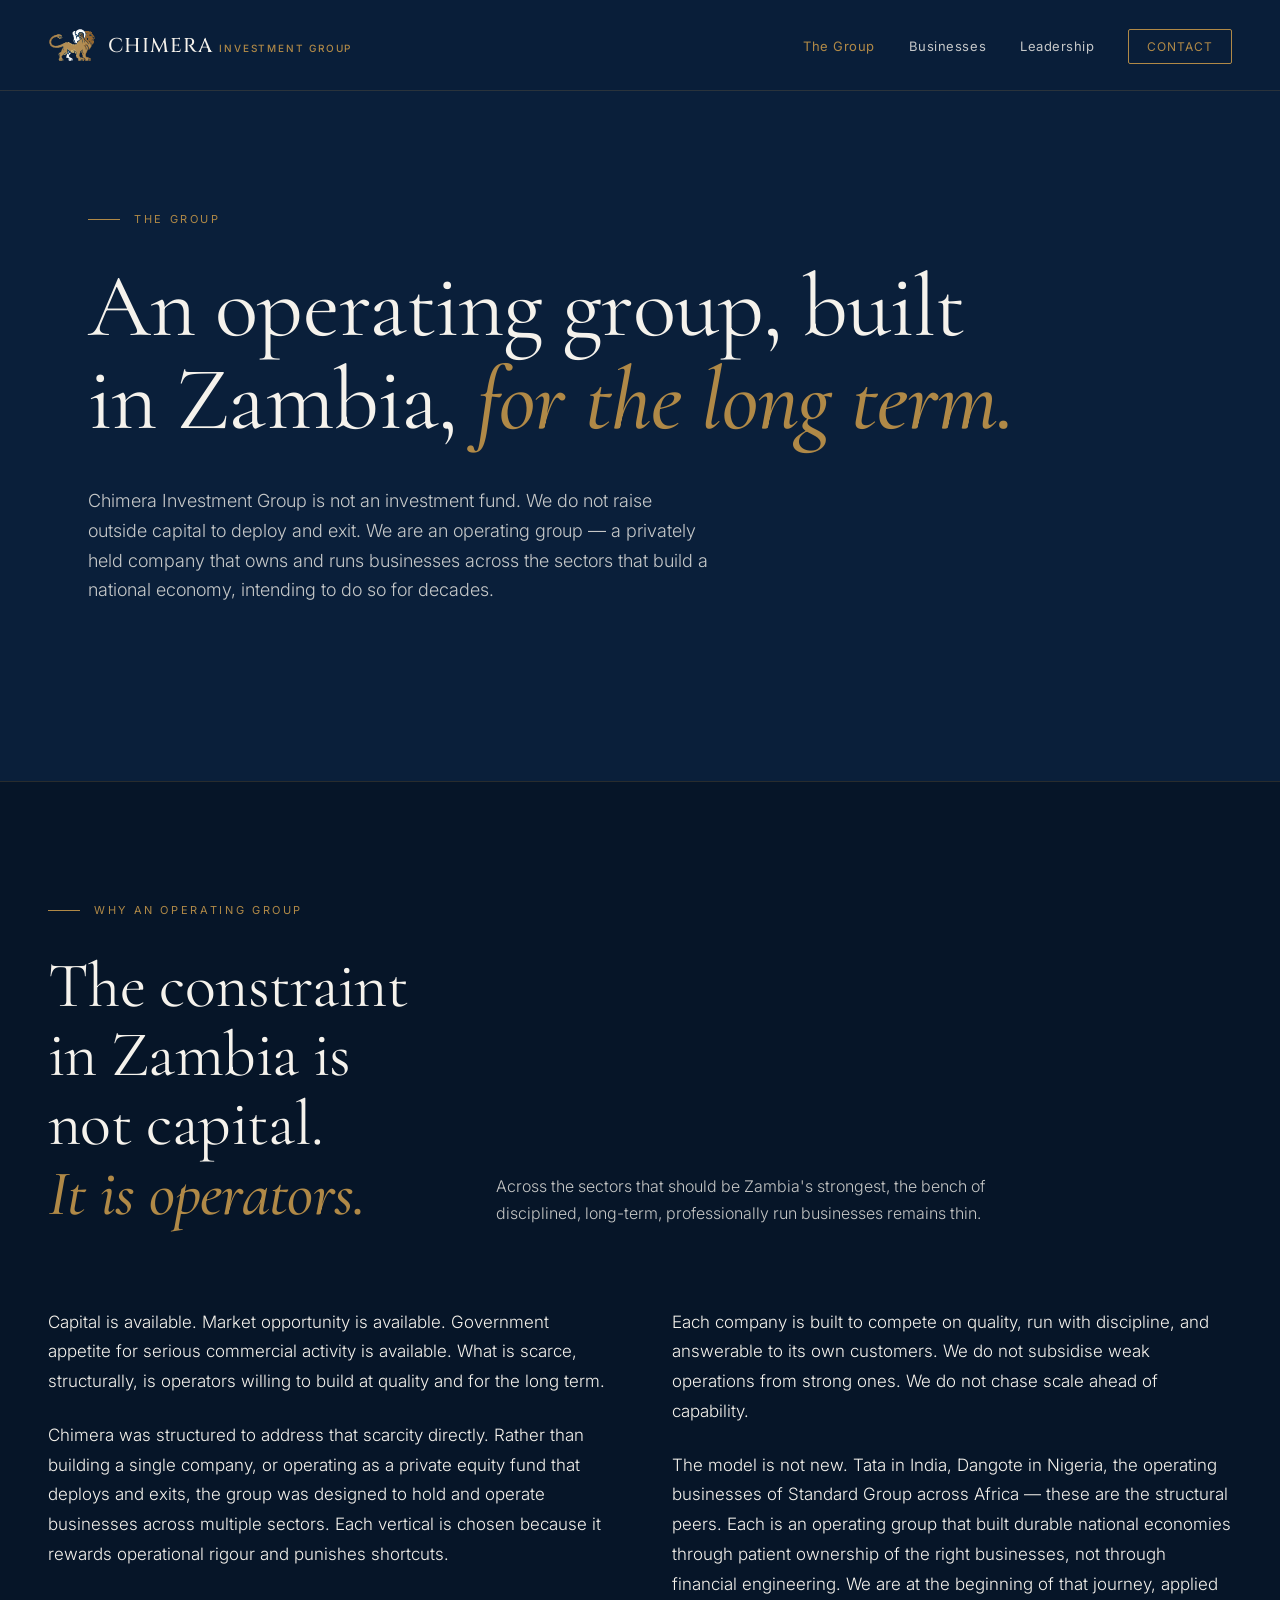
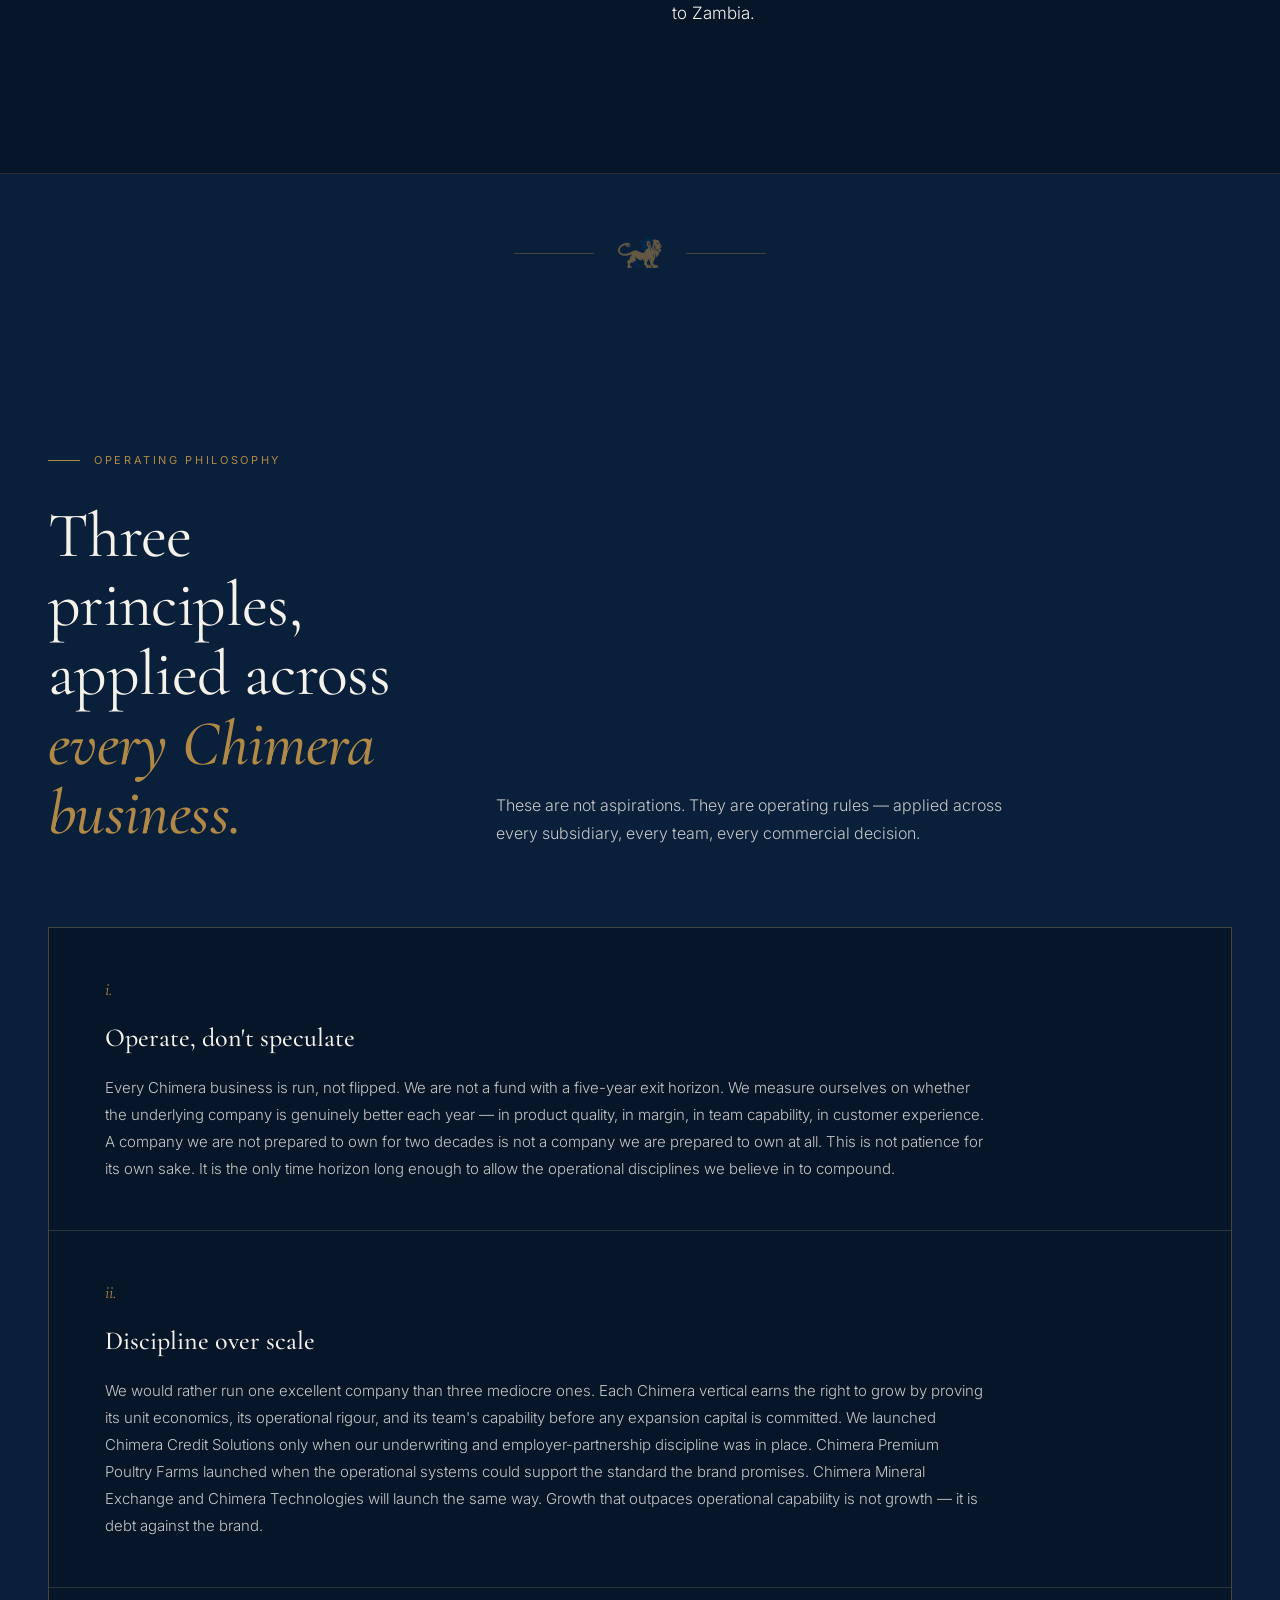
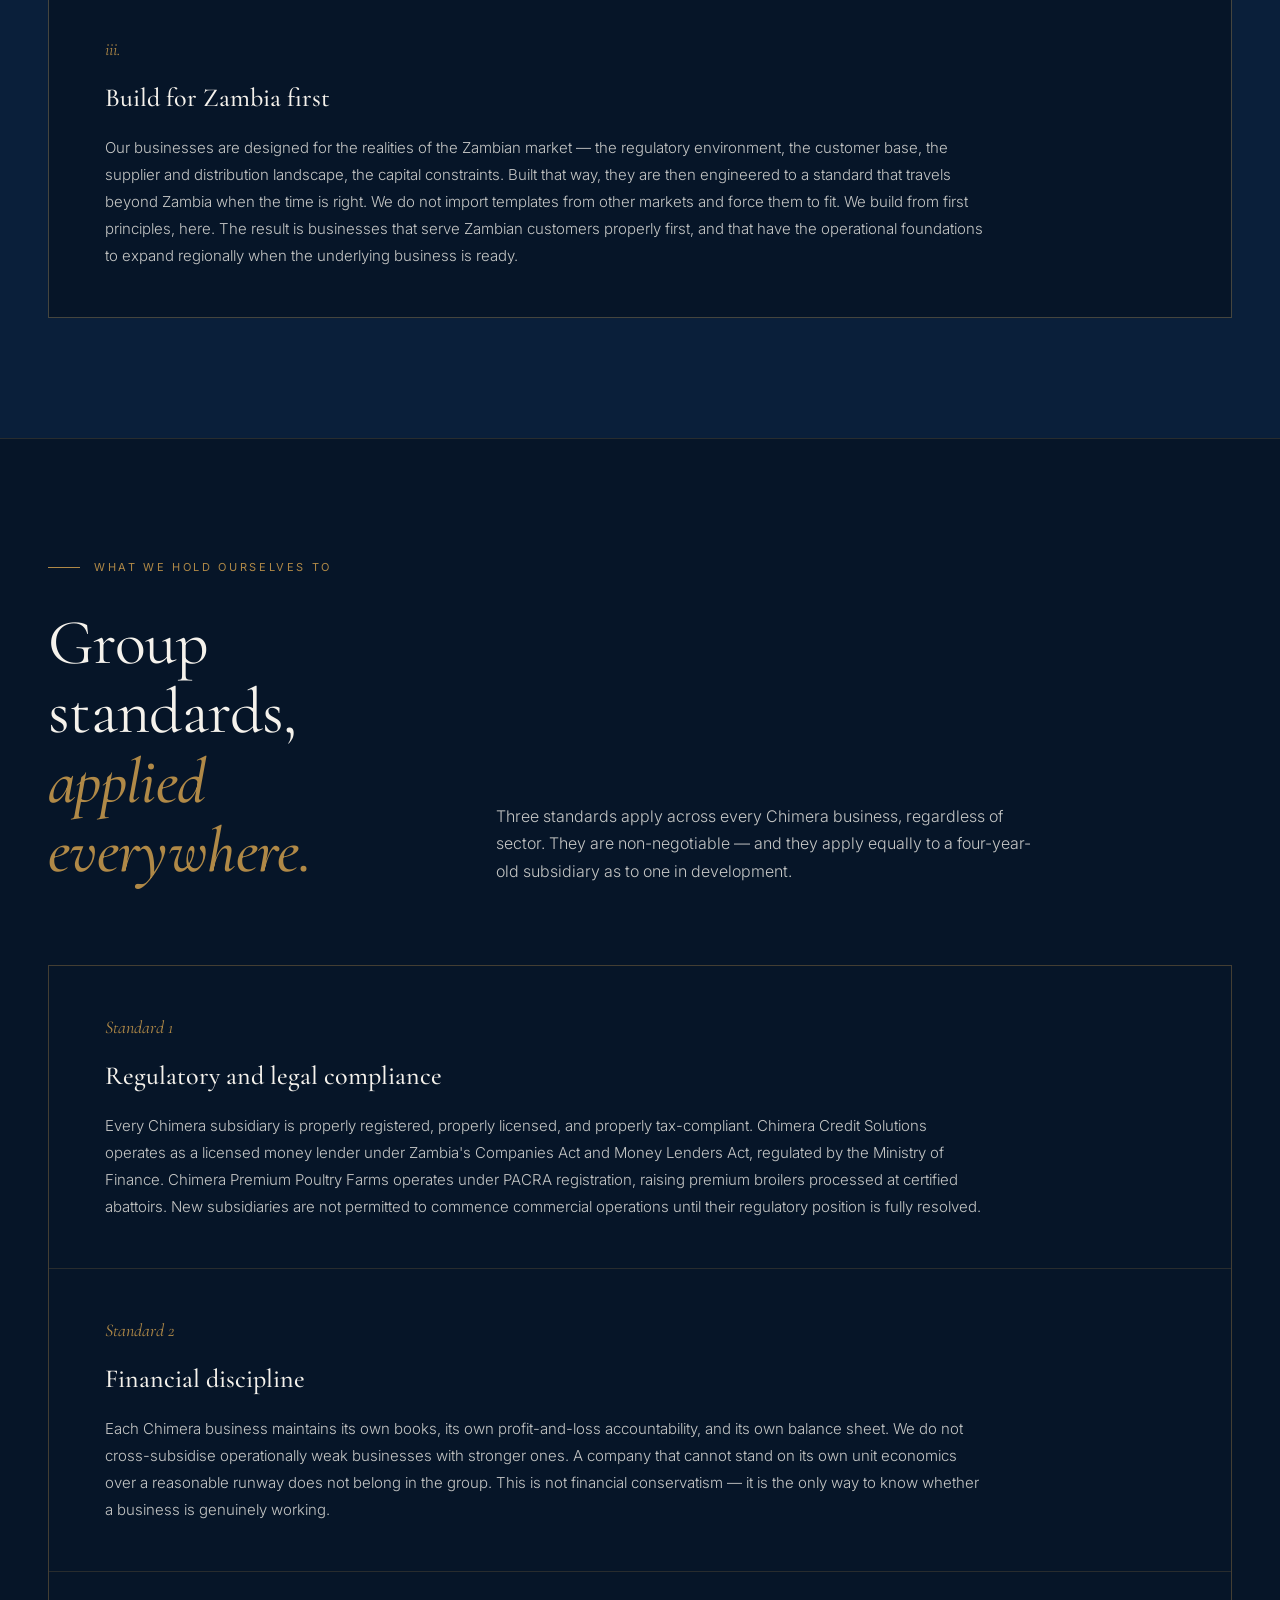
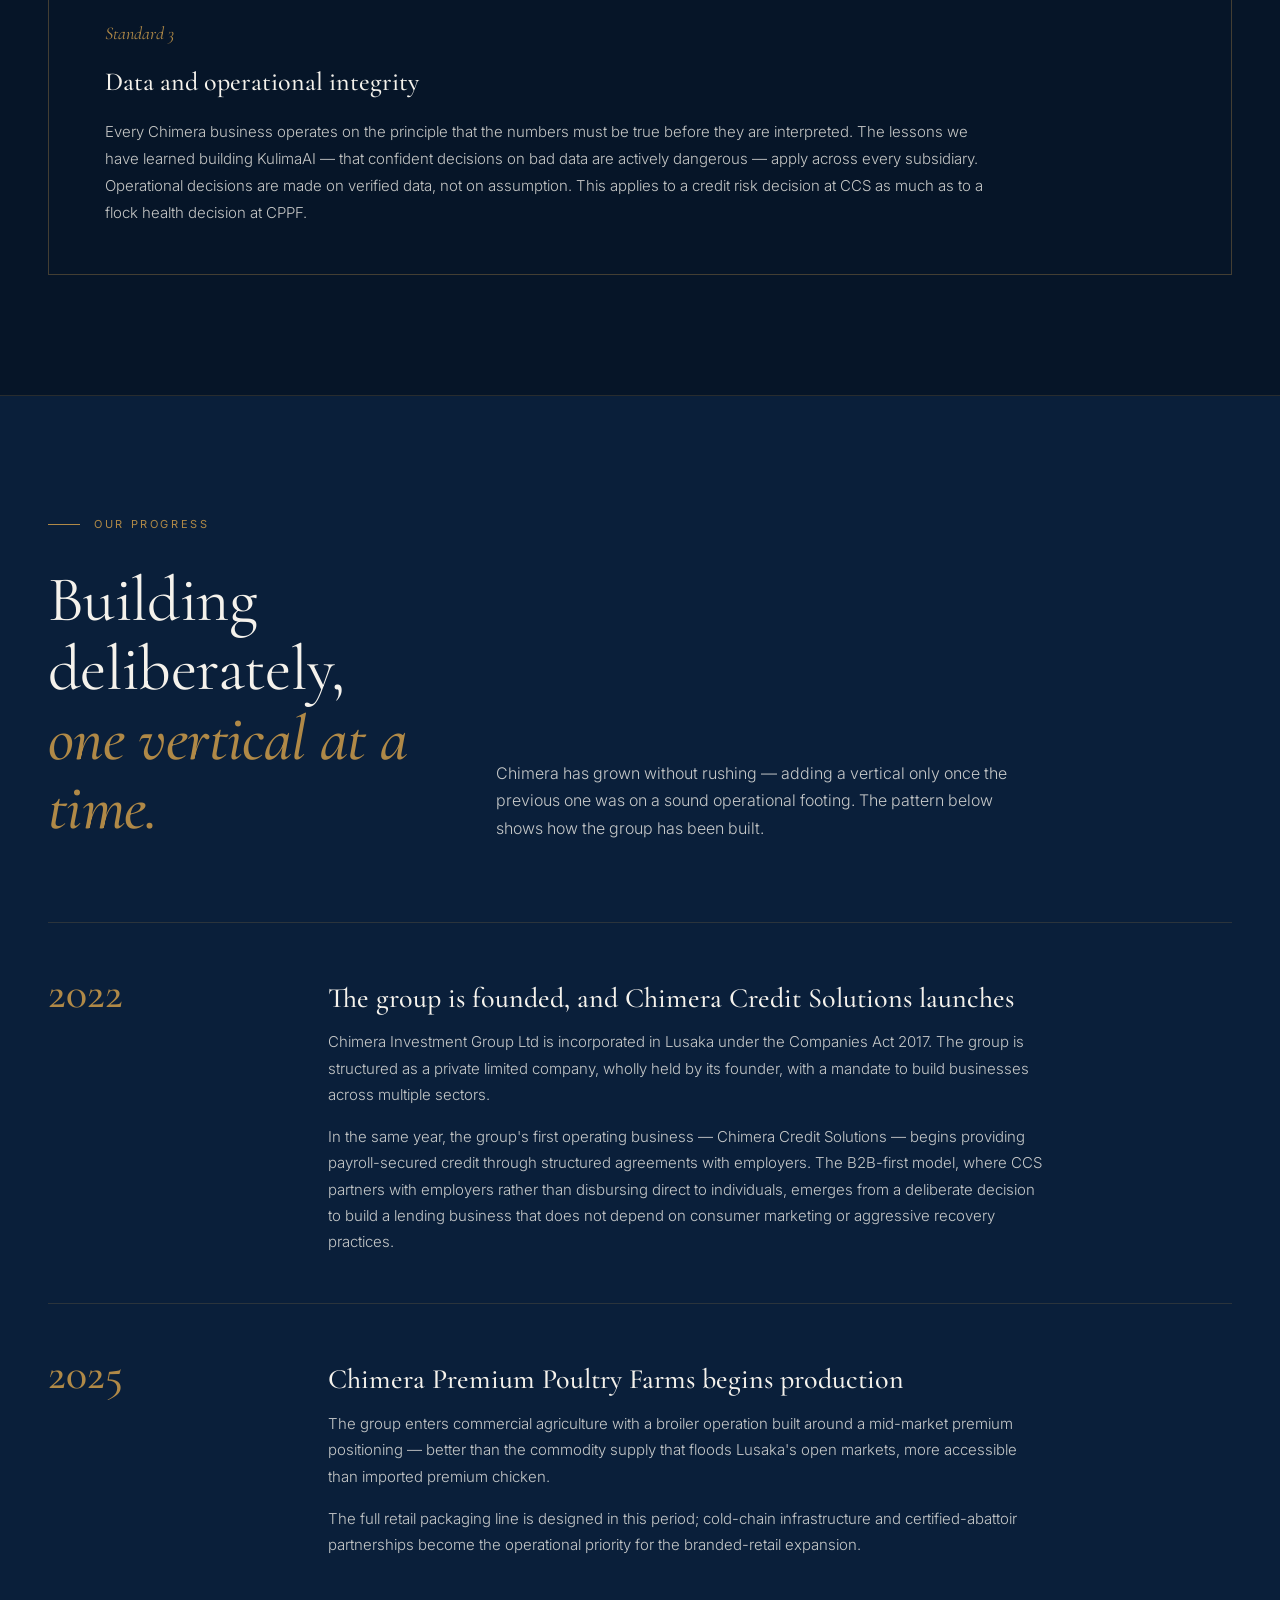
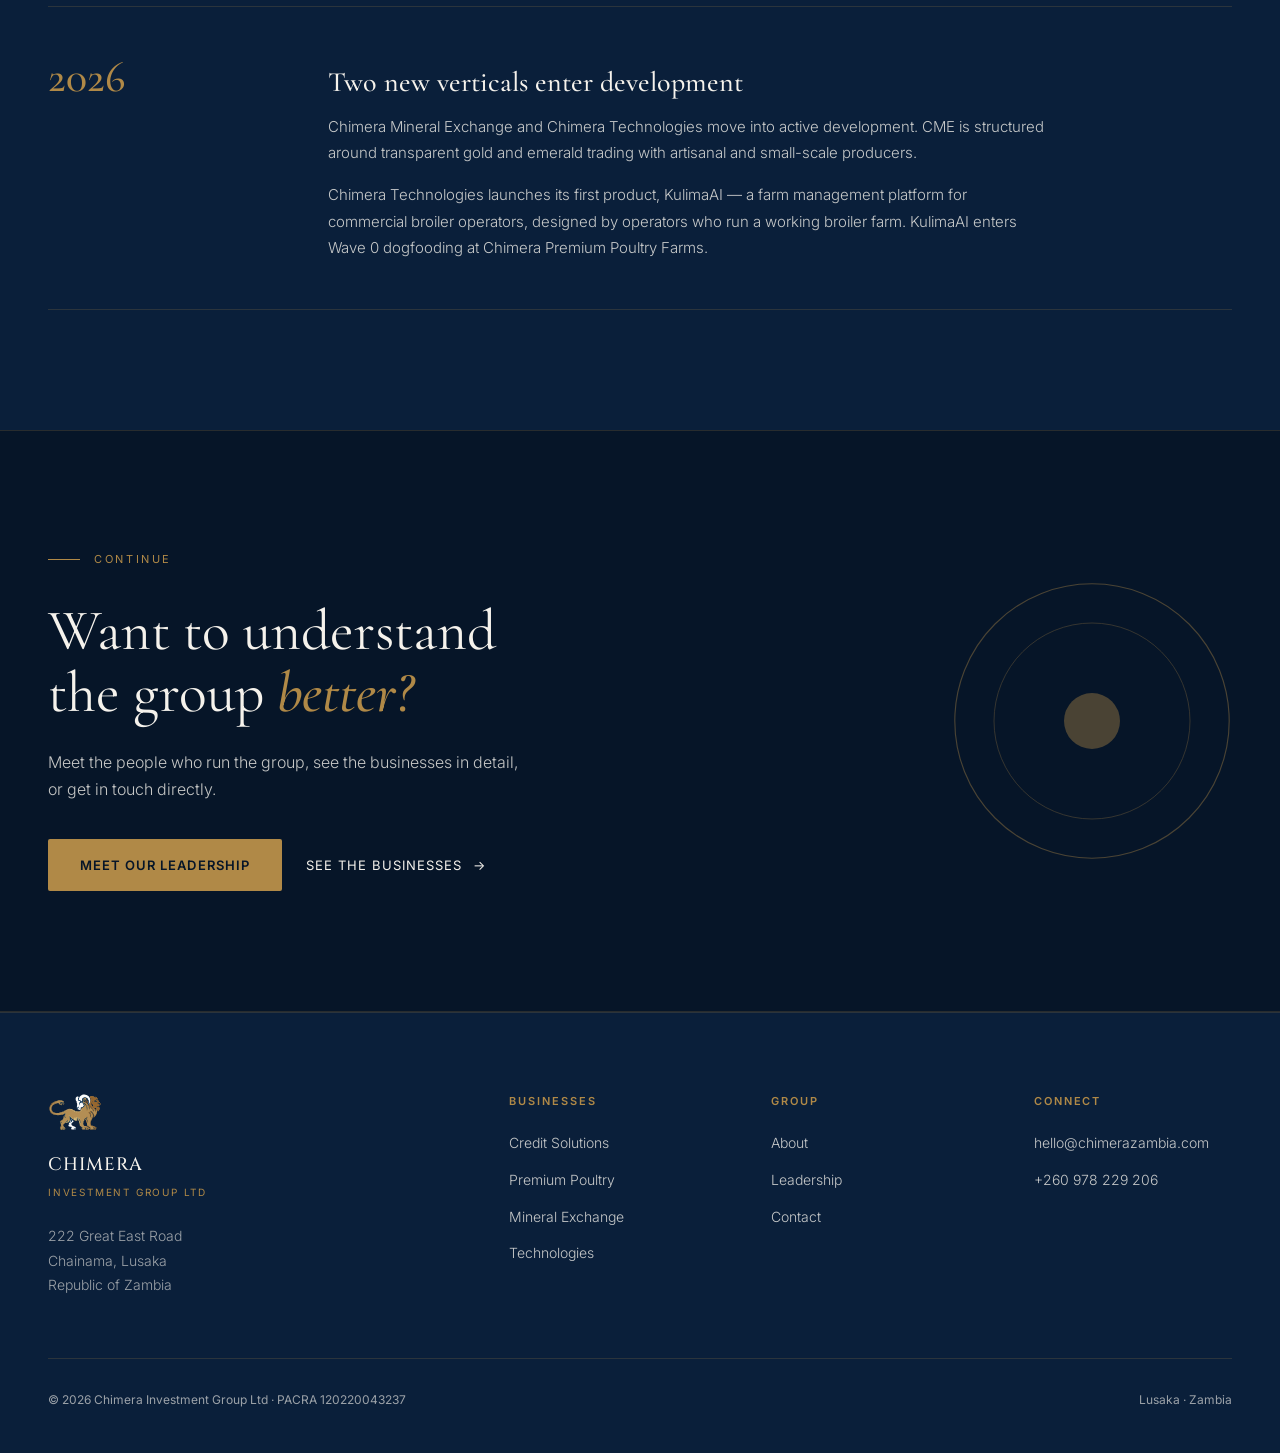
==== about.html @ 6d08f5a2 "Add files via upload Initial site" ====
<!DOCTYPE html>
<html lang="en">
<head>
<meta charset="UTF-8">
<meta name="viewport" content="width=device-width, initial-scale=1.0">
<title>The Group — Chimera Investment Group</title>
<meta name="description" content="The thesis, the operating philosophy, and the standards that apply across every Chimera business.">
<link rel="preconnect" href="https://fonts.googleapis.com">
<link rel="preconnect" href="https://fonts.gstatic.com" crossorigin>
<link href="https://fonts.googleapis.com/css2?family=Cinzel:wght@400;500;600&family=Cormorant+Garamond:ital,wght@0,400;0,500;0,600;1,400;1,500&family=Inter:wght@300;400;500;600&display=swap" rel="stylesheet">
<link rel="icon" type="image/png" sizes="32x32" href="assets/favicon-32.png">
<link rel="icon" type="image/png" sizes="16x16" href="assets/favicon-16.png">
<link rel="apple-touch-icon" sizes="180x180" href="assets/apple-touch-icon.png">
<link rel="icon" href="assets/favicon.ico" sizes="any">
<meta property="og:type" content="website">
<meta property="og:site_name" content="Chimera Investment Group">
<meta property="og:title" content="The Group — Chimera Investment Group">
<meta property="og:description" content="The thesis, the operating philosophy, and the standards that apply across every Chimera business.">
<meta property="og:url" content="https://chimerazambia.com/about.html">
<meta property="og:image" content="https://chimerazambia.com/assets/chimera-logo-navy-bg.jpg">
<meta property="og:image:width" content="842">
<meta property="og:image:height" content="596">
<meta name="twitter:card" content="summary_large_image">
<meta name="twitter:title" content="The Group — Chimera Investment Group">
<meta name="twitter:description" content="The thesis, the operating philosophy, and the standards that apply across every Chimera business.">
<meta name="twitter:image" content="https://chimerazambia.com/assets/chimera-logo-navy-bg.jpg">
<link rel="stylesheet" href="styles.css">
</head>
<body>

<!-- NAVIGATION -->
<nav>
  <a href="index.html" class="logo">
    <img class="logo-mark" src="assets/chimera-mark-navy.svg" alt="Chimera Investment Group" width="44" height="31">
    <span class="logo-name">
      CHIMERA
      <span class="logo-sub">Investment Group</span>
    </span>
  </a>
  <ul class="nav-links">
    <li><a href="about.html" class="active">The Group</a></li>
    <li><a href="businesses.html">Businesses</a></li>
    <li><a href="leadership.html">Leadership</a></li>
    <li><a href="contact.html" class="nav-contact">Contact</a></li>
  </ul>
</nav>

<!-- HERO -->
<section class="hero">
  <div class="eyebrow">The Group</div>
  <h1>An operating group, built in Zambia, <em>for the long term.</em></h1>
  <p class="hero-lead">
    Chimera Investment Group is not an investment fund. We do not raise outside capital to deploy and exit. We are an operating group — a privately held company that owns and runs businesses across the sectors that build a national economy, intending to do so for decades.
  </p>
</section>

<!-- THE THESIS -->
<section class="section section-deep">
  <div class="section-inner">
    <div class="section-head">
      <div>
        <div class="eyebrow">Why an Operating Group</div>
        <h2 class="section-title">The constraint in Zambia is not capital.<br><em>It is operators.</em></h2>
      </div>
      <p class="section-intro">
        Across the sectors that should be Zambia's strongest, the bench of disciplined, long-term, professionally run businesses remains thin.
      </p>
    </div>
    <div class="long-form-grid">
      <div>
        <p>
          Capital is available. Market opportunity is available. Government appetite for serious commercial activity is available. What is scarce, structurally, is operators willing to build at quality and for the long term.
        </p>
        <p>
          Chimera was structured to address that scarcity directly. Rather than building a single company, or operating as a private equity fund that deploys and exits, the group was designed to hold and operate businesses across multiple sectors. Each vertical is chosen because it rewards operational rigour and punishes shortcuts.
        </p>
      </div>
      <div>
        <p>
          Each company is built to compete on quality, run with discipline, and answerable to its own customers. We do not subsidise weak operations from strong ones. We do not chase scale ahead of capability.
        </p>
        <p>
          The model is not new. Tata in India, Dangote in Nigeria, the operating businesses of Standard Group across Africa — these are the structural peers. Each is an operating group that built durable national economies through patient ownership of the right businesses, not through financial engineering. We are at the beginning of that journey, applied to Zambia.
        </p>
      </div>
    </div>
  </div>
</section>

<!-- Fleuron -->
<div class="fleuron">
  <span class="fleuron-rule left"></span>
  <img class="fleuron-mark" src="assets/chimera-mark-hires.png" alt="">
  <span class="fleuron-rule right"></span>
</div>

<!-- OPERATING PHILOSOPHY (expanded) -->
<section class="section">
  <div class="section-inner">
    <div class="section-head">
      <div>
        <div class="eyebrow">Operating Philosophy</div>
        <h2 class="section-title">Three principles, applied across<br><em>every Chimera business.</em></h2>
      </div>
      <p class="section-intro">
        These are not aspirations. They are operating rules — applied across every subsidiary, every team, every commercial decision.
      </p>
    </div>

    <div class="standards-list">
      <div class="standard-item">
        <div class="standard-num">i.</div>
        <h3 class="standard-title">Operate, don't speculate</h3>
        <p class="standard-text">Every Chimera business is run, not flipped. We are not a fund with a five-year exit horizon. We measure ourselves on whether the underlying company is genuinely better each year — in product quality, in margin, in team capability, in customer experience. A company we are not prepared to own for two decades is not a company we are prepared to own at all. This is not patience for its own sake. It is the only time horizon long enough to allow the operational disciplines we believe in to compound.</p>
      </div>
      <div class="standard-item">
        <div class="standard-num">ii.</div>
        <h3 class="standard-title">Discipline over scale</h3>
        <p class="standard-text">We would rather run one excellent company than three mediocre ones. Each Chimera vertical earns the right to grow by proving its unit economics, its operational rigour, and its team's capability before any expansion capital is committed. We launched Chimera Credit Solutions only when our underwriting and employer-partnership discipline was in place. Chimera Premium Poultry Farms launched when the operational systems could support the standard the brand promises. Chimera Mineral Exchange and Chimera Technologies will launch the same way. Growth that outpaces operational capability is not growth — it is debt against the brand.</p>
      </div>
      <div class="standard-item">
        <div class="standard-num">iii.</div>
        <h3 class="standard-title">Build for Zambia first</h3>
        <p class="standard-text">Our businesses are designed for the realities of the Zambian market — the regulatory environment, the customer base, the supplier and distribution landscape, the capital constraints. Built that way, they are then engineered to a standard that travels beyond Zambia when the time is right. We do not import templates from other markets and force them to fit. We build from first principles, here. The result is businesses that serve Zambian customers properly first, and that have the operational foundations to expand regionally when the underlying business is ready.</p>
      </div>
    </div>
  </div>
</section>

<!-- GROUP STANDARDS -->
<section class="section section-deep">
  <div class="section-inner">
    <div class="section-head">
      <div>
        <div class="eyebrow">What We Hold Ourselves To</div>
        <h2 class="section-title">Group standards,<br><em>applied everywhere.</em></h2>
      </div>
      <p class="section-intro">
        Three standards apply across every Chimera business, regardless of sector. They are non-negotiable — and they apply equally to a four-year-old subsidiary as to one in development.
      </p>
    </div>

    <div class="standards-list">
      <div class="standard-item">
        <div class="standard-num">Standard 1</div>
        <h3 class="standard-title">Regulatory and legal compliance</h3>
        <p class="standard-text">Every Chimera subsidiary is properly registered, properly licensed, and properly tax-compliant. Chimera Credit Solutions operates as a licensed money lender under Zambia's Companies Act and Money Lenders Act, regulated by the Ministry of Finance. Chimera Premium Poultry Farms operates under PACRA registration, raising premium broilers processed at certified abattoirs. New subsidiaries are not permitted to commence commercial operations until their regulatory position is fully resolved.</p>
      </div>
      <div class="standard-item">
        <div class="standard-num">Standard 2</div>
        <h3 class="standard-title">Financial discipline</h3>
        <p class="standard-text">Each Chimera business maintains its own books, its own profit-and-loss accountability, and its own balance sheet. We do not cross-subsidise operationally weak businesses with stronger ones. A company that cannot stand on its own unit economics over a reasonable runway does not belong in the group. This is not financial conservatism — it is the only way to know whether a business is genuinely working.</p>
      </div>
      <div class="standard-item">
        <div class="standard-num">Standard 3</div>
        <h3 class="standard-title">Data and operational integrity</h3>
        <p class="standard-text">Every Chimera business operates on the principle that the numbers must be true before they are interpreted. The lessons we have learned building KulimaAI — that confident decisions on bad data are actively dangerous — apply across every subsidiary. Operational decisions are made on verified data, not on assumption. This applies to a credit risk decision at CCS as much as to a flock health decision at CPPF.</p>
      </div>
    </div>
  </div>
</section>

<!-- GROUP HISTORY -->
<section class="section">
  <div class="section-inner">
    <div class="section-head">
      <div>
        <div class="eyebrow">Our Progress</div>
        <h2 class="section-title">Building deliberately,<br><em>one vertical at a time.</em></h2>
      </div>
      <p class="section-intro">
        Chimera has grown without rushing — adding a vertical only once the previous one was on a sound operational footing. The pattern below shows how the group has been built.
      </p>
    </div>
    <div class="timeline">
      <div class="milestone">
        <div class="milestone-year">2022</div>
        <div class="milestone-body">
          <h4>The group is founded, and Chimera Credit Solutions launches</h4>
          <p>Chimera Investment Group Ltd is incorporated in Lusaka under the Companies Act 2017. The group is structured as a private limited company, wholly held by its founder, with a mandate to build businesses across multiple sectors.</p>
          <p>In the same year, the group's first operating business — Chimera Credit Solutions — begins providing payroll-secured credit through structured agreements with employers. The B2B-first model, where CCS partners with employers rather than disbursing direct to individuals, emerges from a deliberate decision to build a lending business that does not depend on consumer marketing or aggressive recovery practices.</p>
        </div>
      </div>
      <div class="milestone">
        <div class="milestone-year">2025</div>
        <div class="milestone-body">
          <h4>Chimera Premium Poultry Farms begins production</h4>
          <p>The group enters commercial agriculture with a broiler operation built around a mid-market premium positioning — better than the commodity supply that floods Lusaka's open markets, more accessible than imported premium chicken.</p>
          <p>The full retail packaging line is designed in this period; cold-chain infrastructure and certified-abattoir partnerships become the operational priority for the branded-retail expansion.</p>
        </div>
      </div>
      <div class="milestone">
        <div class="milestone-year">2026</div>
        <div class="milestone-body">
          <h4>Two new verticals enter development</h4>
          <p>Chimera Mineral Exchange and Chimera Technologies move into active development. CME is structured around transparent gold and emerald trading with artisanal and small-scale producers.</p>
          <p>Chimera Technologies launches its first product, KulimaAI — a farm management platform for commercial broiler operators, designed by operators who run a working broiler farm. KulimaAI enters Wave 0 dogfooding at Chimera Premium Poultry Farms.</p>
        </div>
      </div>
    </div>
  </div>
</section>

<!-- CTA -->
<section class="section section-deep">
  <div class="section-inner">
    <div class="contact-grid">
      <div>
        <div class="eyebrow">Continue</div>
        <h2 class="contact-title">Want to understand<br>the group <em>better?</em></h2>
        <p class="contact-text">Meet the people who run the group, see the businesses in detail, or get in touch directly.</p>
        <div class="hero-actions">
          <a href="leadership.html" class="btn-primary">Meet our leadership</a>
          <a href="businesses.html" class="btn-text">See the businesses</a>
        </div>
      </div>
      <div>
        <svg viewBox="0 0 200 200" xmlns="http://www.w3.org/2000/svg" style="width:100%;max-width:280px;margin-left:auto;display:block;opacity:0.4;">
          <circle cx="100" cy="100" r="98" fill="none" stroke="#b08947" stroke-width="0.8"/>
          <circle cx="100" cy="100" r="70" fill="none" stroke="#b08947" stroke-width="0.5"/>
          <circle cx="100" cy="100" r="20" fill="#b08947"/>
        </svg>
      </div>
    </div>
  </div>
</section>

<!-- FOOTER -->
<footer>
  <div class="footer-inner">
    <div>
      <img class="footer-mark" src="assets/chimera-mark-navy.svg" alt="Chimera">
      <div class="footer-brand">CHIMERA</div>
      <div class="footer-sub">Investment Group Ltd</div>
      <p class="footer-address">222 Great East Road<br>Chainama, Lusaka<br>Republic of Zambia</p>
    </div>
    <div>
      <div class="footer-heading">Businesses</div>
      <ul class="footer-list">
        <li><a href="businesses.html#credit">Credit Solutions</a></li>
        <li><a href="businesses.html#poultry">Premium Poultry</a></li>
        <li><a href="businesses.html#minerals">Mineral Exchange</a></li>
        <li><a href="businesses.html#tech">Technologies</a></li>
      </ul>
    </div>
    <div>
      <div class="footer-heading">Group</div>
      <ul class="footer-list">
        <li><a href="about.html">About</a></li>
        <li><a href="leadership.html">Leadership</a></li>
        <li><a href="contact.html">Contact</a></li>
      </ul>
    </div>
    <div>
      <div class="footer-heading">Connect</div>
      <ul class="footer-list">
        <li><a href="mailto:hello@chimerazambia.com">hello@chimerazambia.com</a></li>
        <li><a href="tel:+260978229206">+260 978 229 206</a></li>
      </ul>
    </div>
  </div>
  <div class="footer-bottom">
    <div>© 2026 Chimera Investment Group Ltd · PACRA 120220043237</div>
    <div>Lusaka · Zambia</div>
  </div>
</footer>

</body>
</html>
---- styles.css ----
/* =============================================================
   CHIMERAZAMBIA.COM — SHARED DESIGN SYSTEM
   Phase 1 brand locks applied throughout.
   ============================================================= */

:root {
  --navy: #0a1f3a;
  --navy-deep: #061528;
  --navy-line: rgba(176, 137, 71, 0.2);
  --navy-line-strong: rgba(176, 137, 71, 0.35);
  --gold: #b08947;
  --gold-soft: #c9a872;
  --cream: #f5f2ec;
  --muted: rgba(245, 242, 236, 0.62);
  --muted-strong: rgba(245, 242, 236, 0.8);
}

* { margin: 0; padding: 0; box-sizing: border-box; }
html { scroll-behavior: smooth; }

body {
  font-family: 'Inter', system-ui, sans-serif;
  background: var(--navy);
  color: var(--cream);
  line-height: 1.55;
  -webkit-font-smoothing: antialiased;
  text-rendering: optimizeLegibility;
}

a { color: inherit; }
img { max-width: 100%; display: block; }

/* =============================================================
   NAVIGATION
   ============================================================= */

nav {
  padding: 28px 48px;
  display: flex;
  justify-content: space-between;
  align-items: center;
  border-bottom: 1px solid var(--navy-line);
  position: sticky;
  top: 0;
  background: rgba(10, 31, 58, 0.92);
  backdrop-filter: blur(12px);
  z-index: 50;
}

.logo {
  font-family: 'Cinzel', serif;
  font-weight: 500;
  font-size: 20px;
  letter-spacing: 0.05em;
  text-decoration: none;
  color: var(--cream);
  display: flex;
  align-items: center;
  gap: 12px;
}

.logo-mark { height: 34px; width: auto; flex-shrink: 0; display: block; }
.logo-name { display: inline-block; }
.logo-sub {
  font-family: 'Inter', sans-serif;
  font-size: 10px;
  letter-spacing: 0.18em;
  text-transform: uppercase;
  color: var(--gold);
  margin-top: 2px;
  font-weight: 500;
}

.nav-links { display: flex; gap: 34px; list-style: none; align-items: center; }
.nav-links a {
  text-decoration: none; font-size: 13px; letter-spacing: 0.04em;
  font-weight: 400; transition: color 0.2s; color: var(--muted-strong);
}
.nav-links a:hover, .nav-links a.active { color: var(--gold); }

.nav-contact {
  border: 1px solid var(--gold); color: var(--gold) !important;
  padding: 9px 18px; border-radius: 2px; font-size: 12px !important;
  letter-spacing: 0.08em !important; text-transform: uppercase;
  transition: background 0.2s, color 0.2s;
}
.nav-contact:hover { background: var(--gold); color: var(--navy-deep) !important; }

/* =============================================================
   HERO
   ============================================================= */

.hero {
  padding: 120px 48px 120px;
  max-width: 1200px;
  margin: 0 auto;
  position: relative;
}

.hero-watermark {
  position: absolute;
  top: 50%; right: -80px;
  transform: translateY(-50%);
  width: 540px; height: auto;
  opacity: 0.04;
  pointer-events: none;
  z-index: 0;
}

.hero > *:not(.hero-watermark) { position: relative; z-index: 1; }

.eyebrow {
  font-size: 11px; letter-spacing: 0.24em; text-transform: uppercase;
  color: var(--gold); margin-bottom: 32px;
  display: flex; align-items: center; gap: 14px;
}
.eyebrow::before {
  content: ''; width: 32px; height: 1px; background: var(--gold);
}

.hero h1 {
  font-family: 'Cormorant Garamond', serif; font-weight: 400;
  font-size: clamp(48px, 7vw, 92px); line-height: 1.04;
  letter-spacing: -0.01em; max-width: 940px; margin-bottom: 40px;
}
.hero h1 em { font-style: italic; color: var(--gold); font-weight: 500; }

.hero-lead {
  font-size: 18px; line-height: 1.65; max-width: 620px;
  color: var(--muted-strong); margin-bottom: 56px; font-weight: 300;
}

.hero-actions { display: flex; gap: 24px; align-items: center; flex-wrap: wrap; }

.btn-primary {
  background: var(--gold); color: var(--navy-deep); text-decoration: none;
  padding: 16px 32px; font-size: 13px; letter-spacing: 0.08em;
  text-transform: uppercase; font-weight: 600; border-radius: 2px;
  transition: background 0.2s;
  display: inline-flex; align-items: center; gap: 10px;
}
.btn-primary:hover { background: var(--gold-soft); }

.btn-text {
  text-decoration: none; font-size: 13px; letter-spacing: 0.08em;
  text-transform: uppercase; color: var(--cream); display: inline-flex;
  align-items: center; gap: 10px; transition: gap 0.3s, color 0.3s;
}
.btn-text:hover { gap: 18px; color: var(--gold); }
.btn-text::after { content: '→'; font-weight: 400; }

/* =============================================================
   SECTION SCAFFOLD
   ============================================================= */

.section { padding: 120px 48px; }
.section-deep { background: var(--navy-deep); border-top: 1px solid var(--navy-line); border-bottom: 1px solid var(--navy-line); }
.section-inner { max-width: 1200px; margin: 0 auto; }

.section-head {
  display: grid; grid-template-columns: 1fr 2fr; gap: 80px;
  margin-bottom: 80px; align-items: end;
}

.section-title {
  font-family: 'Cormorant Garamond', serif; font-weight: 400;
  font-size: clamp(40px, 5vw, 64px); line-height: 1.08; letter-spacing: -0.01em;
}
.section-title em { font-style: italic; color: var(--gold); font-weight: 500; }

.section-intro {
  font-size: 16px; line-height: 1.7; color: var(--muted-strong);
  max-width: 540px; font-weight: 300;
}

.fleuron {
  display: flex; align-items: center; justify-content: center;
  padding: 64px 0;
}
.fleuron-mark { height: 30px; width: auto; opacity: 0.55; }
.fleuron-rule {
  width: 80px; height: 1px; background: var(--navy-line-strong);
}
.fleuron-rule.left { margin-right: 24px; }
.fleuron-rule.right { margin-left: 24px; }

/* =============================================================
   GLANCE BAND (STATS)
   ============================================================= */

.glance { border-top: 1px solid var(--navy-line); border-bottom: 1px solid var(--navy-line); background: var(--navy-deep); }
.glance-inner {
  max-width: 1200px; margin: 0 auto; display: grid;
  grid-template-columns: repeat(4, 1fr);
}
.glance-cell { padding: 56px 40px; border-right: 1px solid var(--navy-line); }
.glance-cell:last-child { border-right: none; }
.glance-value {
  font-family: 'Cormorant Garamond', serif; font-size: 56px;
  color: var(--gold); font-weight: 500; line-height: 1; margin-bottom: 14px;
}
.glance-label {
  font-size: 11px; letter-spacing: 0.16em; text-transform: uppercase; color: var(--muted);
}

/* =============================================================
   SUBSIDIARY GRID
   ============================================================= */

.sub-grid {
  display: grid; grid-template-columns: 1fr 1fr; gap: 1px;
  background: var(--navy-line); border: 1px solid var(--navy-line);
}
.sub-card {
  background: var(--navy); padding: 56px 48px; display: flex;
  flex-direction: column; min-height: 360px; position: relative; transition: background 0.3s;
}
.sub-card:hover { background: rgba(176, 137, 71, 0.05); }

.sub-status {
  position: absolute; top: 28px; right: 28px; font-size: 10px;
  letter-spacing: 0.14em; text-transform: uppercase; color: var(--gold);
  padding: 4px 10px; border: 1px solid rgba(176, 137, 71, 0.4);
}
.sub-status.dev { color: var(--muted); border-color: rgba(245, 242, 236, 0.18); }
.sub-number {
  font-family: 'Cormorant Garamond', serif; font-size: 18px;
  color: var(--gold); margin-bottom: 24px; font-style: italic;
}
.sub-name {
  font-family: 'Cormorant Garamond', serif; font-size: 32px;
  line-height: 1.15; margin-bottom: 14px; font-weight: 500;
}
.sub-sector {
  font-size: 11px; letter-spacing: 0.16em; text-transform: uppercase;
  color: var(--gold); margin-bottom: 24px;
}
.sub-desc { font-size: 15px; line-height: 1.7; color: var(--muted-strong); margin-bottom: auto; font-weight: 300; }
.sub-link {
  margin-top: 32px; text-decoration: none; font-size: 12px; letter-spacing: 0.08em;
  text-transform: uppercase; display: inline-flex; align-items: center; gap: 12px;
  transition: gap 0.3s, color 0.3s; color: var(--cream);
}
.sub-link:hover { gap: 20px; color: var(--gold); }
.sub-link::after { content: '→'; font-size: 14px; }

/* =============================================================
   APPROACH / PRINCIPLES GRID
   ============================================================= */

.approach-grid {
  display: grid; grid-template-columns: repeat(3, 1fr); gap: 1px;
  background: var(--navy-line); border: 1px solid var(--navy-line); margin-top: 24px;
}
.approach-item { background: var(--navy-deep); padding: 52px 40px; }
.approach-item-light { background: var(--navy); }
.approach-num {
  font-family: 'Cormorant Garamond', serif; font-style: italic;
  font-size: 22px; color: var(--gold); margin-bottom: 32px;
}
.approach-title { font-family: 'Cormorant Garamond', serif; font-size: 28px; font-weight: 500; line-height: 1.2; margin-bottom: 18px; }
.approach-text { font-size: 15px; line-height: 1.75; color: var(--muted-strong); font-weight: 300; }

/* =============================================================
   MILESTONES TIMELINE
   ============================================================= */

.timeline { border-top: 1px solid var(--navy-line); margin-top: 32px; }
.milestone {
  display: grid; grid-template-columns: 200px 1fr; gap: 80px;
  padding: 48px 0; border-bottom: 1px solid var(--navy-line); align-items: baseline;
}
.milestone-year { font-family: 'Cormorant Garamond', serif; font-size: 44px; color: var(--gold); font-weight: 500; line-height: 1; }
.milestone-body h4 { font-family: 'Cormorant Garamond', serif; font-size: 28px; font-weight: 500; margin-bottom: 14px; line-height: 1.2; }
.milestone-body p { font-size: 15px; line-height: 1.75; color: var(--muted-strong); font-weight: 300; max-width: 720px; }
.milestone-body p + p { margin-top: 16px; }

/* =============================================================
   PULL QUOTE / LETTER
   ============================================================= */

.letter { padding: 140px 48px; text-align: center; position: relative; }
.letter-mark { height: 52px; width: auto; margin: 0 auto 48px; opacity: 0.5; display: block; }
.letter-inner { max-width: 900px; margin: 0 auto; position: relative; z-index: 1; }
.pull-quote {
  font-family: 'Cormorant Garamond', serif; font-style: italic;
  font-size: clamp(28px, 4vw, 46px); line-height: 1.35; margin-bottom: 48px;
  font-weight: 400;
}
.pull-quote em { font-style: italic; color: var(--gold); font-weight: 500; }
.quote-name { font-family: 'Cormorant Garamond', serif; font-size: 22px; margin-bottom: 6px; font-weight: 500; }
.quote-title { font-size: 12px; letter-spacing: 0.18em; text-transform: uppercase; color: var(--gold); }

/* =============================================================
   CONTACT SECTION
   ============================================================= */

.contact-grid { display: grid; grid-template-columns: 1fr 1fr; gap: 80px; align-items: center; }
.contact-title { font-family: 'Cormorant Garamond', serif; font-size: clamp(36px, 4.5vw, 60px); font-weight: 400; line-height: 1.08; margin-bottom: 24px; }
.contact-title em { font-style: italic; color: var(--gold); font-weight: 500; }
.contact-text { font-size: 16px; line-height: 1.7; color: var(--muted-strong); font-weight: 300; margin-bottom: 36px; max-width: 480px; }
.contact-details { display: flex; flex-direction: column; gap: 0; border-top: 1px solid var(--navy-line); }
.contact-row {
  display: flex; justify-content: space-between; padding: 22px 0;
  border-bottom: 1px solid var(--navy-line); gap: 24px;
}
.contact-row-label { font-size: 11px; letter-spacing: 0.16em; text-transform: uppercase; color: var(--muted); flex-shrink: 0; }
.contact-row-value { font-size: 15px; color: var(--cream); font-weight: 300; text-align: right; }

/* =============================================================
   FOOTER
   ============================================================= */

footer { padding: 80px 48px 44px; background: var(--navy); border-top: 1px solid var(--navy-line); }
.footer-inner {
  max-width: 1200px; margin: 0 auto; display: grid;
  grid-template-columns: 2fr 1fr 1fr 1fr; gap: 64px; margin-bottom: 60px;
}
.footer-brand { font-family: 'Cinzel', serif; font-weight: 500; font-size: 18px; letter-spacing: 0.05em; margin-bottom: 6px; }
.footer-sub { font-size: 10px; letter-spacing: 0.18em; text-transform: uppercase; color: var(--gold); margin-bottom: 24px; }
.footer-address { font-size: 14px; color: var(--muted); line-height: 1.75; font-weight: 300; }
.footer-heading { font-size: 11px; letter-spacing: 0.18em; text-transform: uppercase; color: var(--gold); margin-bottom: 20px; font-weight: 600; }
.footer-list { list-style: none; }
.footer-list li { margin-bottom: 12px; }
.footer-list a { text-decoration: none; font-size: 14px; font-weight: 300; color: var(--muted-strong); transition: color 0.2s; }
.footer-list a:hover { color: var(--gold); }
.footer-bottom {
  max-width: 1200px; margin: 0 auto; padding-top: 32px;
  border-top: 1px solid var(--navy-line); display: flex;
  justify-content: space-between; font-size: 12px; color: var(--muted);
}

/* =============================================================
   ABOUT / BUSINESSES / LEADERSHIP — DETAIL PAGE STYLES
   ============================================================= */

.long-form-grid { display: grid; grid-template-columns: 1fr 1fr; gap: 64px; }
.long-form-grid p {
  font-size: 17px; line-height: 1.75; color: var(--cream);
  font-weight: 300; margin-bottom: 24px;
}

.standards-list { display: flex; flex-direction: column; gap: 1px; background: var(--navy-line); border: 1px solid var(--navy-line); margin-top: 24px; }
.standard-item { background: var(--navy-deep); padding: 48px 56px; }
.standard-num { font-family: 'Cormorant Garamond', serif; font-style: italic; font-size: 18px; color: var(--gold); margin-bottom: 14px; }
.standard-title { font-family: 'Cormorant Garamond', serif; font-size: 26px; font-weight: 500; margin-bottom: 16px; }
.standard-text { font-size: 15px; line-height: 1.8; color: var(--muted-strong); font-weight: 300; max-width: 880px; }

/* Group structure diagram */
.group-diagram {
  background: var(--navy-deep);
  border: 1px solid var(--navy-line);
  padding: 64px 48px;
  text-align: center;
}
.diagram-parent {
  display: inline-block;
  border: 1px solid var(--gold);
  padding: 24px 32px;
  margin-bottom: 48px;
}
.diagram-parent .pname { font-family: 'Cormorant Garamond', serif; font-size: 24px; font-weight: 500; margin-bottom: 4px; }
.diagram-parent .psub { font-size: 10px; letter-spacing: 0.18em; text-transform: uppercase; color: var(--gold); }
.diagram-connector { width: 1px; height: 48px; background: var(--gold); margin: 0 auto 0; }
.diagram-children {
  display: grid; grid-template-columns: repeat(4, 1fr); gap: 16px; margin-top: 32px;
  position: relative;
}
.diagram-children::before {
  content: ''; position: absolute; top: -16px; left: 12.5%; width: 75%; height: 1px; background: var(--gold);
}
.diagram-child {
  border: 1px solid var(--navy-line-strong); padding: 24px 16px; background: var(--navy);
  position: relative;
}
.diagram-child::before {
  content: ''; position: absolute; top: -17px; left: 50%; transform: translateX(-50%); width: 1px; height: 16px; background: var(--gold);
}
.diagram-child .cname { font-family: 'Cormorant Garamond', serif; font-size: 16px; line-height: 1.3; margin-bottom: 6px; }
.diagram-child .cstatus { font-size: 10px; letter-spacing: 0.14em; text-transform: uppercase; color: var(--gold); }
.diagram-child .cstatus.dev { color: var(--muted); }

/* Detailed business entries */
.business-entry {
  padding: 80px 0; border-bottom: 1px solid var(--navy-line);
}
.business-entry:last-child { border-bottom: none; }
.business-meta {
  display: flex; justify-content: space-between; align-items: baseline;
  margin-bottom: 32px; flex-wrap: wrap; gap: 16px;
}
.business-sector {
  font-size: 11px; letter-spacing: 0.16em; text-transform: uppercase; color: var(--gold); font-weight: 600;
}
.business-name {
  font-family: 'Cormorant Garamond', serif; font-size: clamp(36px, 4.5vw, 56px);
  font-weight: 500; line-height: 1.1; margin-bottom: 16px; letter-spacing: -0.01em;
}
.business-tag {
  font-family: 'Cormorant Garamond', serif; font-style: italic;
  font-size: 22px; color: var(--gold); margin-bottom: 40px;
}
.business-body { display: grid; grid-template-columns: 2fr 1fr; gap: 64px; align-items: start; }
.business-body p { font-size: 16px; line-height: 1.75; color: var(--cream); font-weight: 300; margin-bottom: 20px; max-width: 720px; }
.business-body h4 { font-family: 'Cormorant Garamond', serif; font-size: 22px; font-weight: 500; margin-top: 32px; margin-bottom: 14px; }
.business-body h4:first-child { margin-top: 0; }
.business-body ul { list-style: none; padding-left: 0; margin-bottom: 24px; }
.business-body ul li {
  font-size: 15px; line-height: 1.75; color: var(--muted-strong); font-weight: 300;
  padding-left: 20px; position: relative; margin-bottom: 8px;
}
.business-body ul li::before {
  content: '·'; position: absolute; left: 4px; color: var(--gold); font-size: 20px; line-height: 1;
}

.business-side {
  background: var(--navy-deep); padding: 32px 28px;
  border: 1px solid var(--navy-line);
}
.business-side h5 { font-size: 10px; letter-spacing: 0.18em; text-transform: uppercase; color: var(--gold); margin-bottom: 16px; font-weight: 600; }
.business-side p { font-size: 14px; line-height: 1.6; color: var(--muted-strong); font-weight: 300; }
.business-side .side-row { padding: 14px 0; border-bottom: 1px solid var(--navy-line); display: flex; justify-content: space-between; gap: 16px; font-size: 13px; }
.business-side .side-row:last-child { border-bottom: none; }
.business-side .side-row .label { color: var(--muted); }
.business-side .side-row .value { color: var(--cream); font-weight: 400; }

/* Leadership page */
.leader-card {
  display: grid; grid-template-columns: 1fr 1.4fr; gap: 80px;
  padding: 80px 0; border-bottom: 1px solid var(--navy-line); align-items: start;
}
.leader-portrait {
  aspect-ratio: 4 / 5; background: linear-gradient(160deg, #112a4a 0%, #061528 100%);
  border: 1px solid var(--navy-line); position: relative; display: flex;
  align-items: flex-end; padding: 32px;
}
.leader-portrait-name {
  font-family: 'Cormorant Garamond', serif; font-size: 22px; position: relative;
}
.leader-portrait-name span { display: block; font-size: 11px; letter-spacing: 0.18em; text-transform: uppercase; color: var(--gold); font-family: 'Inter', sans-serif; margin-top: 6px; }

.leader-role-badge {
  display: inline-block; padding: 4px 12px; border: 1px solid var(--gold);
  font-size: 10px; letter-spacing: 0.18em; text-transform: uppercase; color: var(--gold);
  margin-bottom: 24px;
}
.leader-name { font-family: 'Cormorant Garamond', serif; font-size: 48px; font-weight: 500; line-height: 1.05; margin-bottom: 10px; letter-spacing: -0.01em; }
.leader-role-line { font-size: 13px; letter-spacing: 0.1em; text-transform: uppercase; color: var(--gold); margin-bottom: 36px; }
.leader-bio { font-size: 16px; line-height: 1.8; color: var(--cream); font-weight: 300; margin-bottom: 20px; max-width: 640px; }
.leader-bio em { font-style: italic; color: var(--gold); font-weight: 400; }
/* Contact page */
.contact-cards-grid {
  display: grid; grid-template-columns: repeat(2, 1fr); gap: 1px;
  background: var(--navy-line); border: 1px solid var(--navy-line); margin-top: 32px;
}
.contact-card {
  background: var(--navy-deep); padding: 48px 40px; min-height: 240px;
  display: flex; flex-direction: column;
}
.contact-card h3 {
  font-family: 'Cormorant Garamond', serif; font-size: 28px; font-weight: 500;
  margin-bottom: 16px; line-height: 1.2;
}
.contact-card p { font-size: 15px; line-height: 1.7; color: var(--muted-strong); font-weight: 300; margin-bottom: auto; }
.contact-card .email-link {
  margin-top: 28px; font-size: 14px; color: var(--gold); text-decoration: none; font-weight: 500;
  display: inline-flex; align-items: center; gap: 10px;
}
.contact-card .email-link:hover { gap: 16px; }

.map-block { height: 360px; background: var(--navy-deep); border: 1px solid var(--navy-line); margin-top: 32px; position: relative; overflow: hidden; }
/* =============================================================
   RESPONSIVE
   ============================================================= */

@media (max-width: 880px) {
  nav { padding: 20px 24px; }
  .nav-links { display: none; }
  .nav-contact { padding: 7px 14px; font-size: 11px !important; }

  .hero { padding: 80px 24px 80px; }
  .hero-watermark { display: none; }

  .glance-inner { grid-template-columns: 1fr 1fr; }
  .glance-cell { padding: 40px 24px; border-bottom: 1px solid var(--navy-line); }
  .glance-cell:nth-child(2) { border-right: none; }
  .glance-cell:nth-last-child(-n+2) { border-bottom: none; }

  .section { padding: 80px 24px; }
  .section-head { grid-template-columns: 1fr; gap: 32px; margin-bottom: 56px; }

  .sub-grid { grid-template-columns: 1fr; }
  .sub-card { padding: 40px 32px; min-height: auto; }

  .approach-grid { grid-template-columns: 1fr; }
  .approach-item { padding: 40px 32px; }

  .milestone { grid-template-columns: 1fr; gap: 16px; padding: 36px 0; }
  .milestone-year { font-size: 36px; }

  .letter { padding: 80px 24px; }

  .contact-grid { grid-template-columns: 1fr; gap: 48px; }

  .footer-inner { grid-template-columns: 1fr 1fr; gap: 40px; margin-bottom: 48px; }
  .footer-bottom { flex-direction: column; gap: 12px; align-items: flex-start; }

  .long-form-grid { grid-template-columns: 1fr; gap: 0; }
  .standard-item { padding: 36px 28px; }

  .diagram-children { grid-template-columns: 1fr 1fr; gap: 12px; }
  .diagram-children::before { display: none; }
  .diagram-child::before { display: none; }

  .business-body { grid-template-columns: 1fr; gap: 32px; }
  .business-side { padding: 28px 24px; }

  .leader-card { grid-template-columns: 1fr; gap: 32px; padding: 48px 0; }
  .leader-name { font-size: 36px; }
  .leader-portrait { max-width: 320px; }

  .contact-cards-grid { grid-template-columns: 1fr; }
  .contact-card { padding: 36px 28px; }

  .fleuron { padding: 40px 0; }
  .fleuron-rule { width: 48px; }
}

/* =============================================================
   ACCESSIBILITY
   ============================================================= */

@media (prefers-reduced-motion: reduce) {
  *, *::before, *::after {
    animation-duration: 0.01ms !important;
    transition-duration: 0.01ms !important;
  }
  html { scroll-behavior: auto; }
}

a:focus-visible, button:focus-visible {
  outline: 2px solid var(--gold);
  outline-offset: 4px;
}

/* --- logo integration additions --- */
.footer-mark { width: 54px; height: auto; display: block; margin-bottom: 20px; }
.leader-portrait { overflow: hidden; }
.leader-portrait-watermark {
  position: absolute; top: 46%; left: 50%; transform: translate(-50%, -50%);
  width: 78%; height: auto; opacity: 0.12; pointer-events: none;
}
.leader-monogram {
  position: absolute; top: 50%; left: 50%; transform: translate(-50%, -52%);
  font-family: 'Cinzel', serif; font-weight: 500; font-size: 92px;
  letter-spacing: 0.04em; color: var(--cream); opacity: 0.95; line-height: 1;
}
.leader-portrait-name { z-index: 2; }
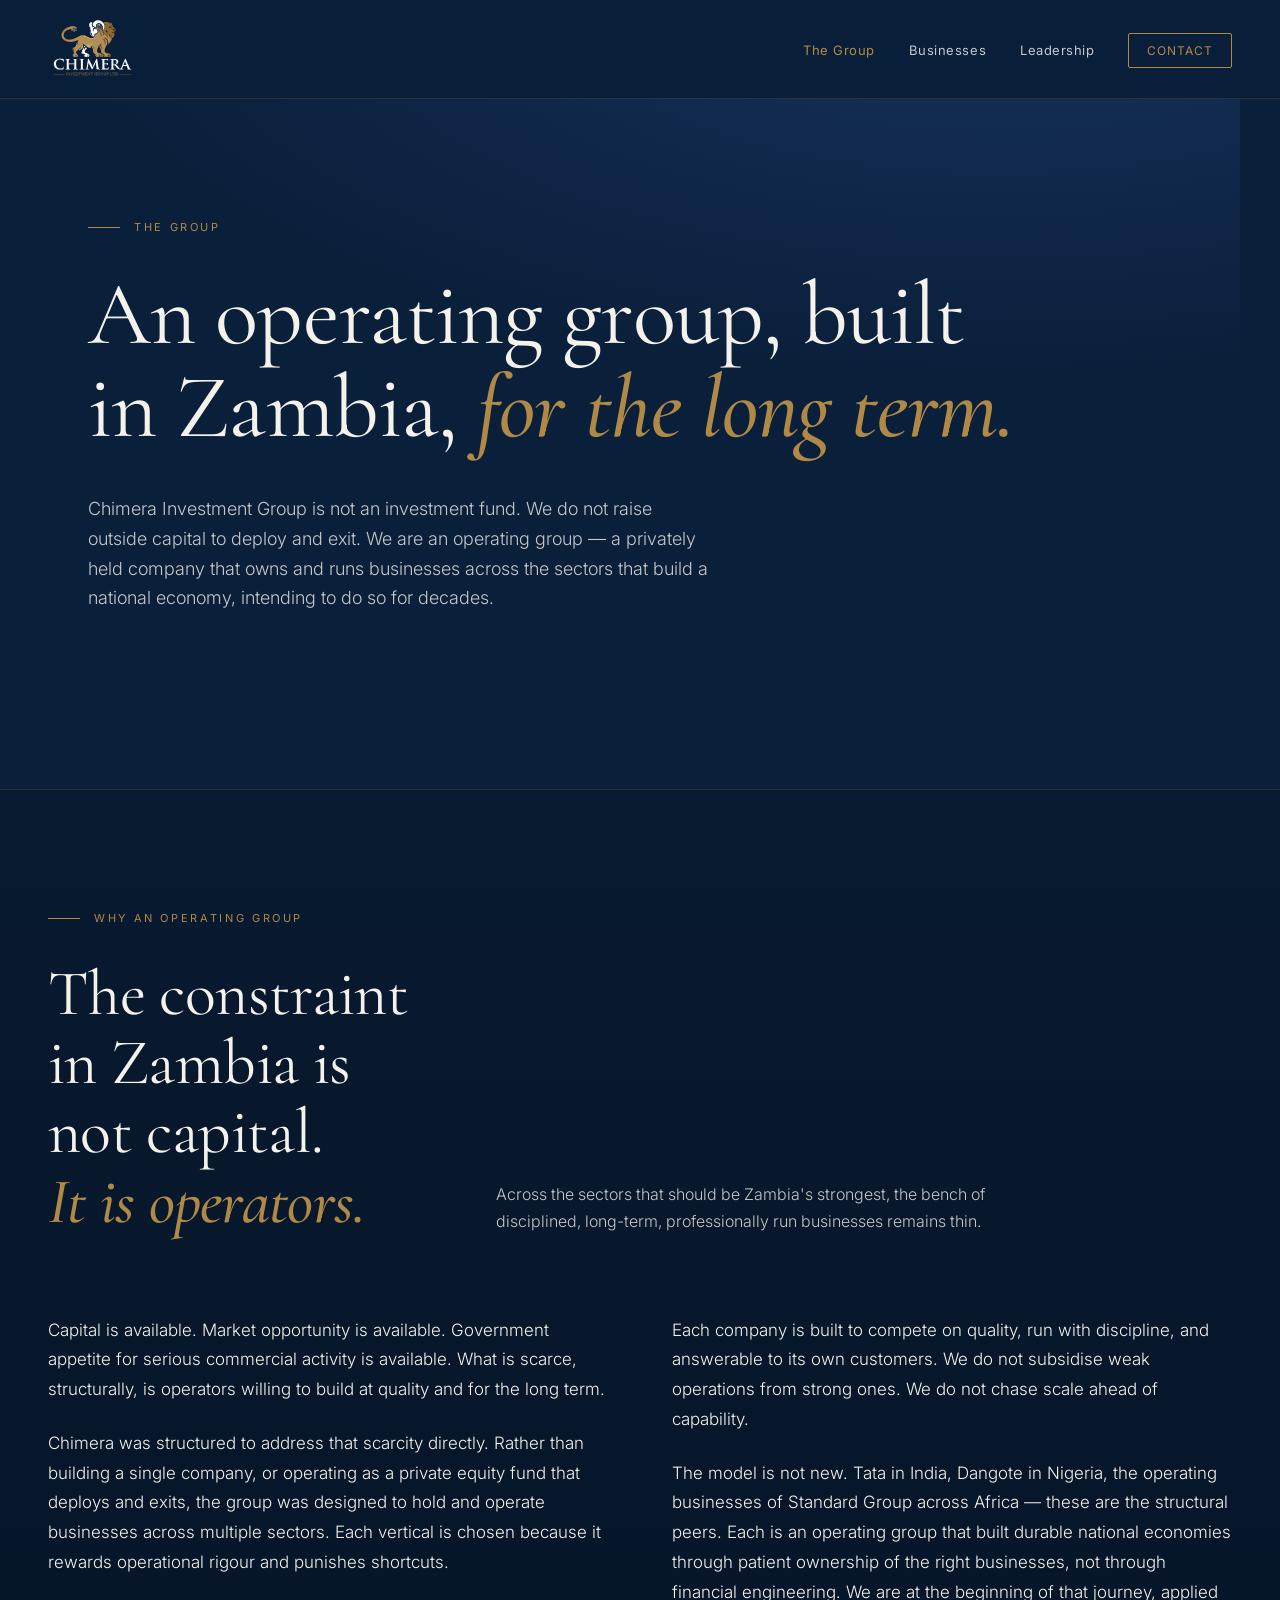
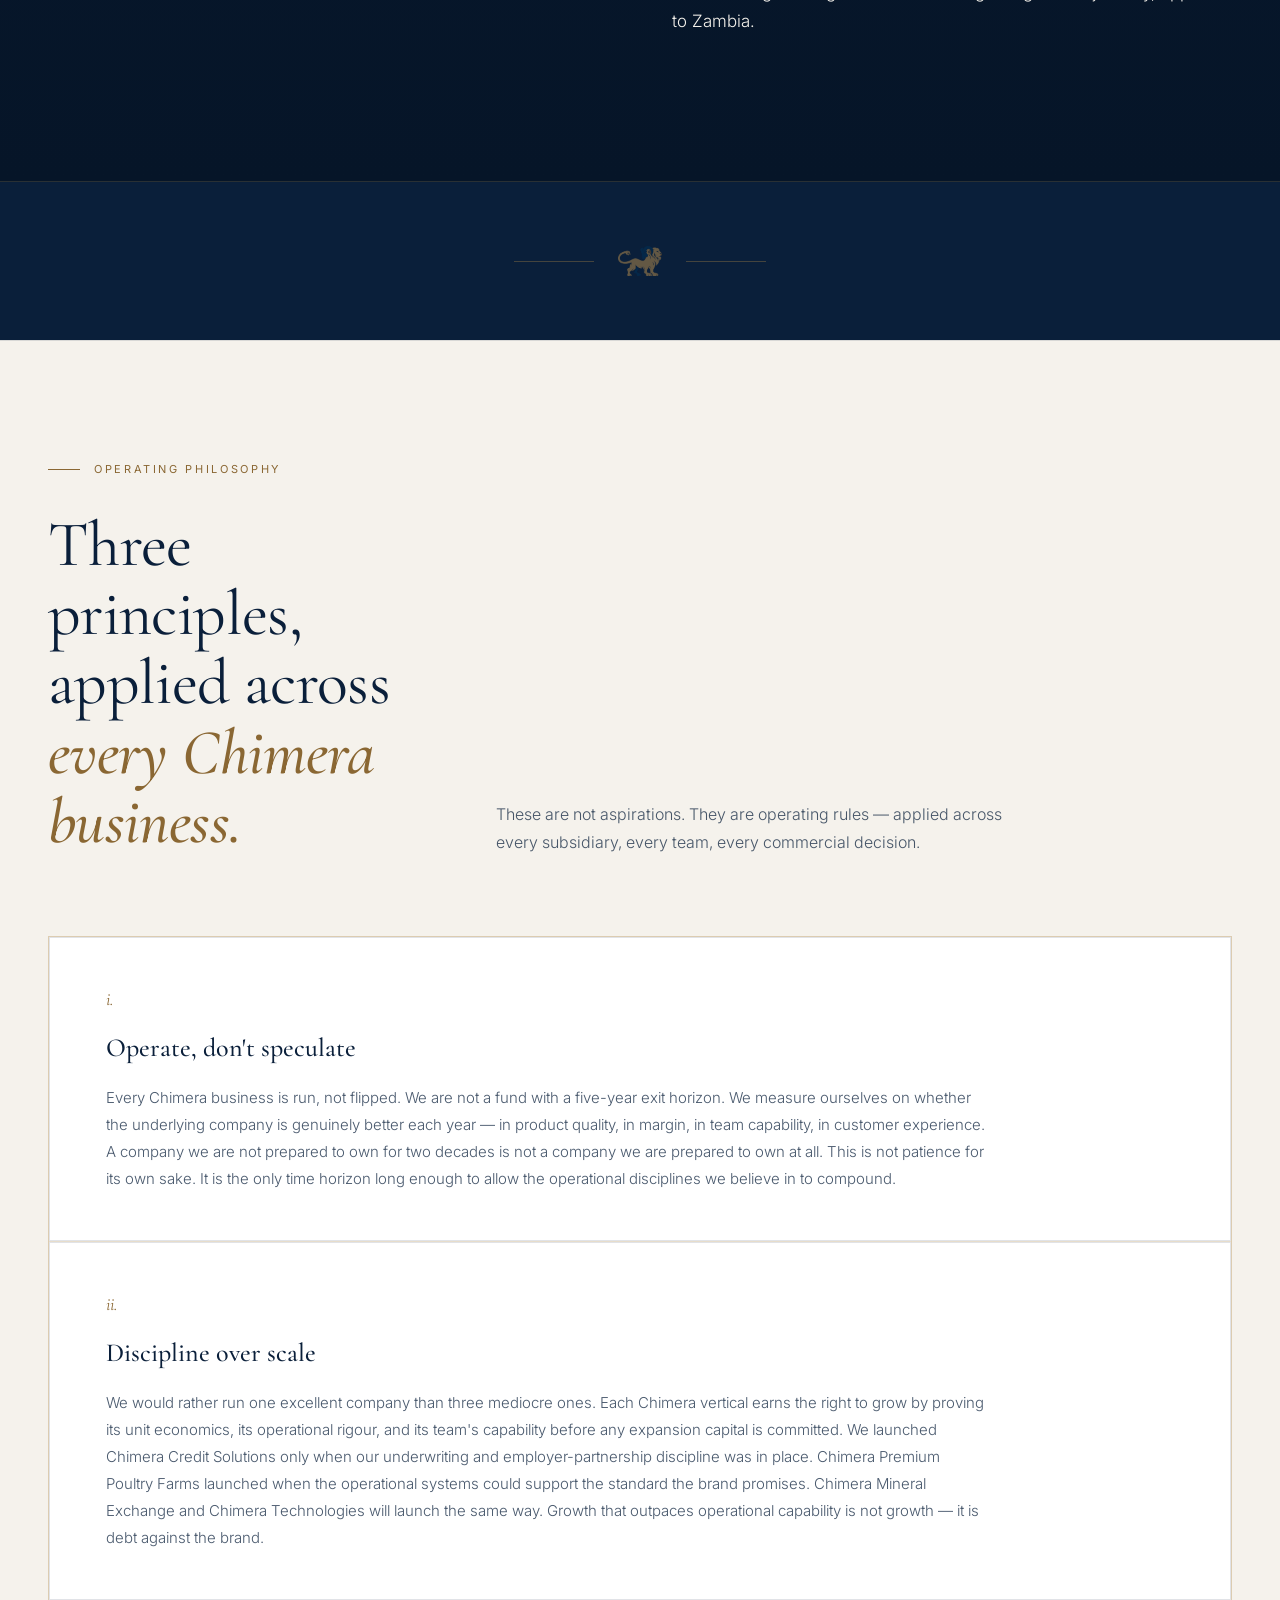
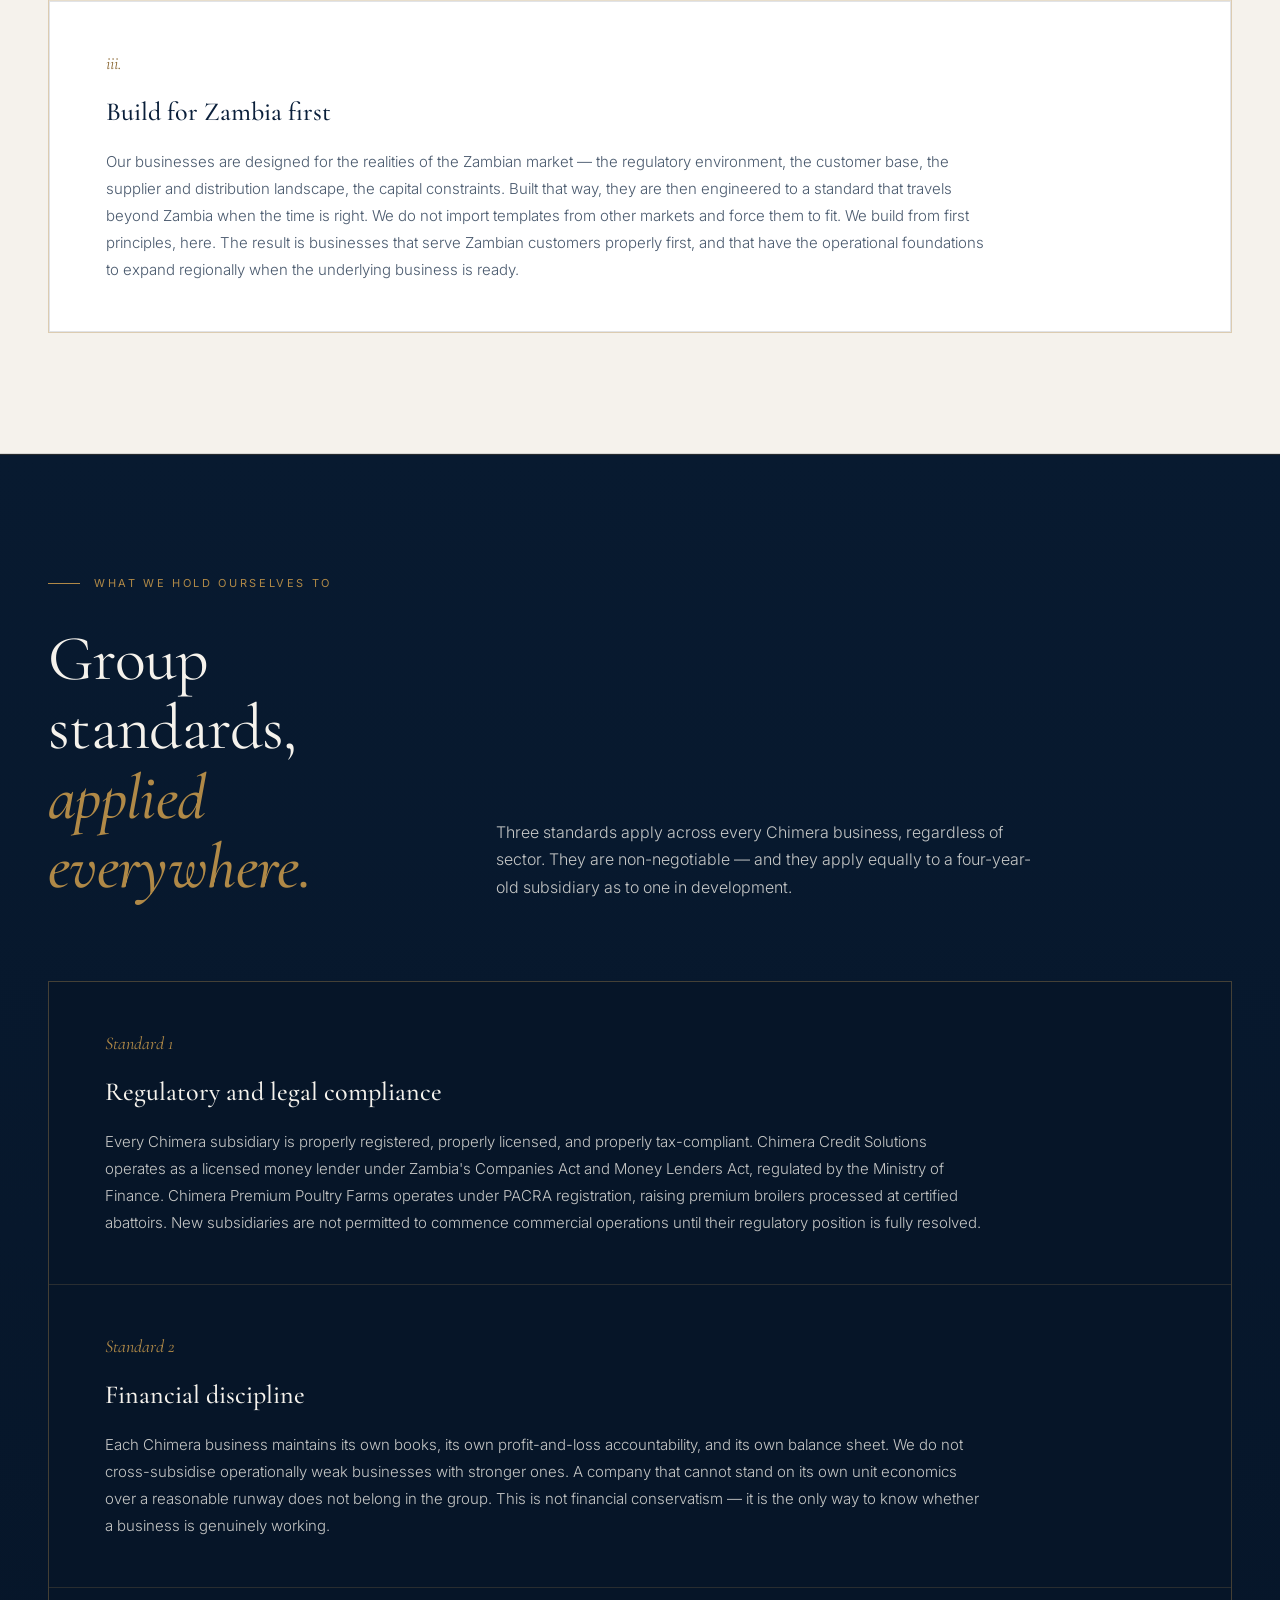
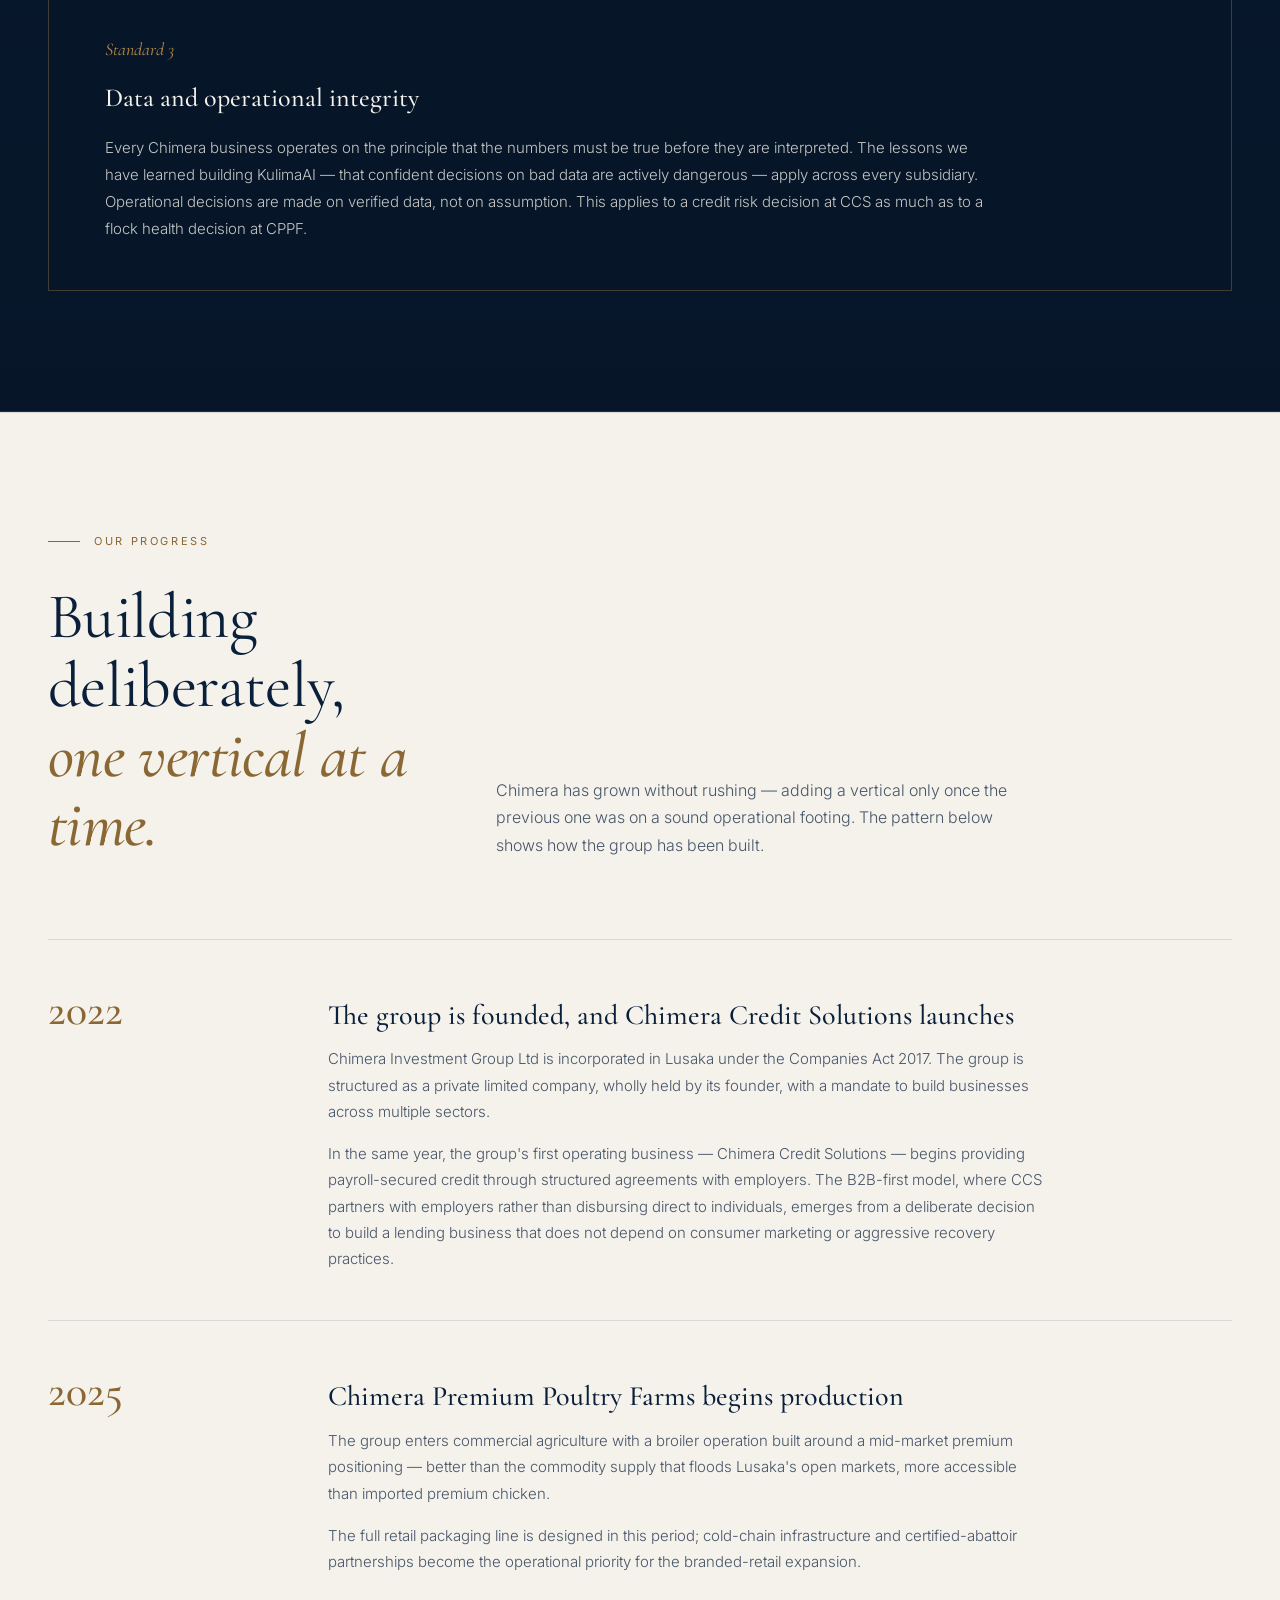
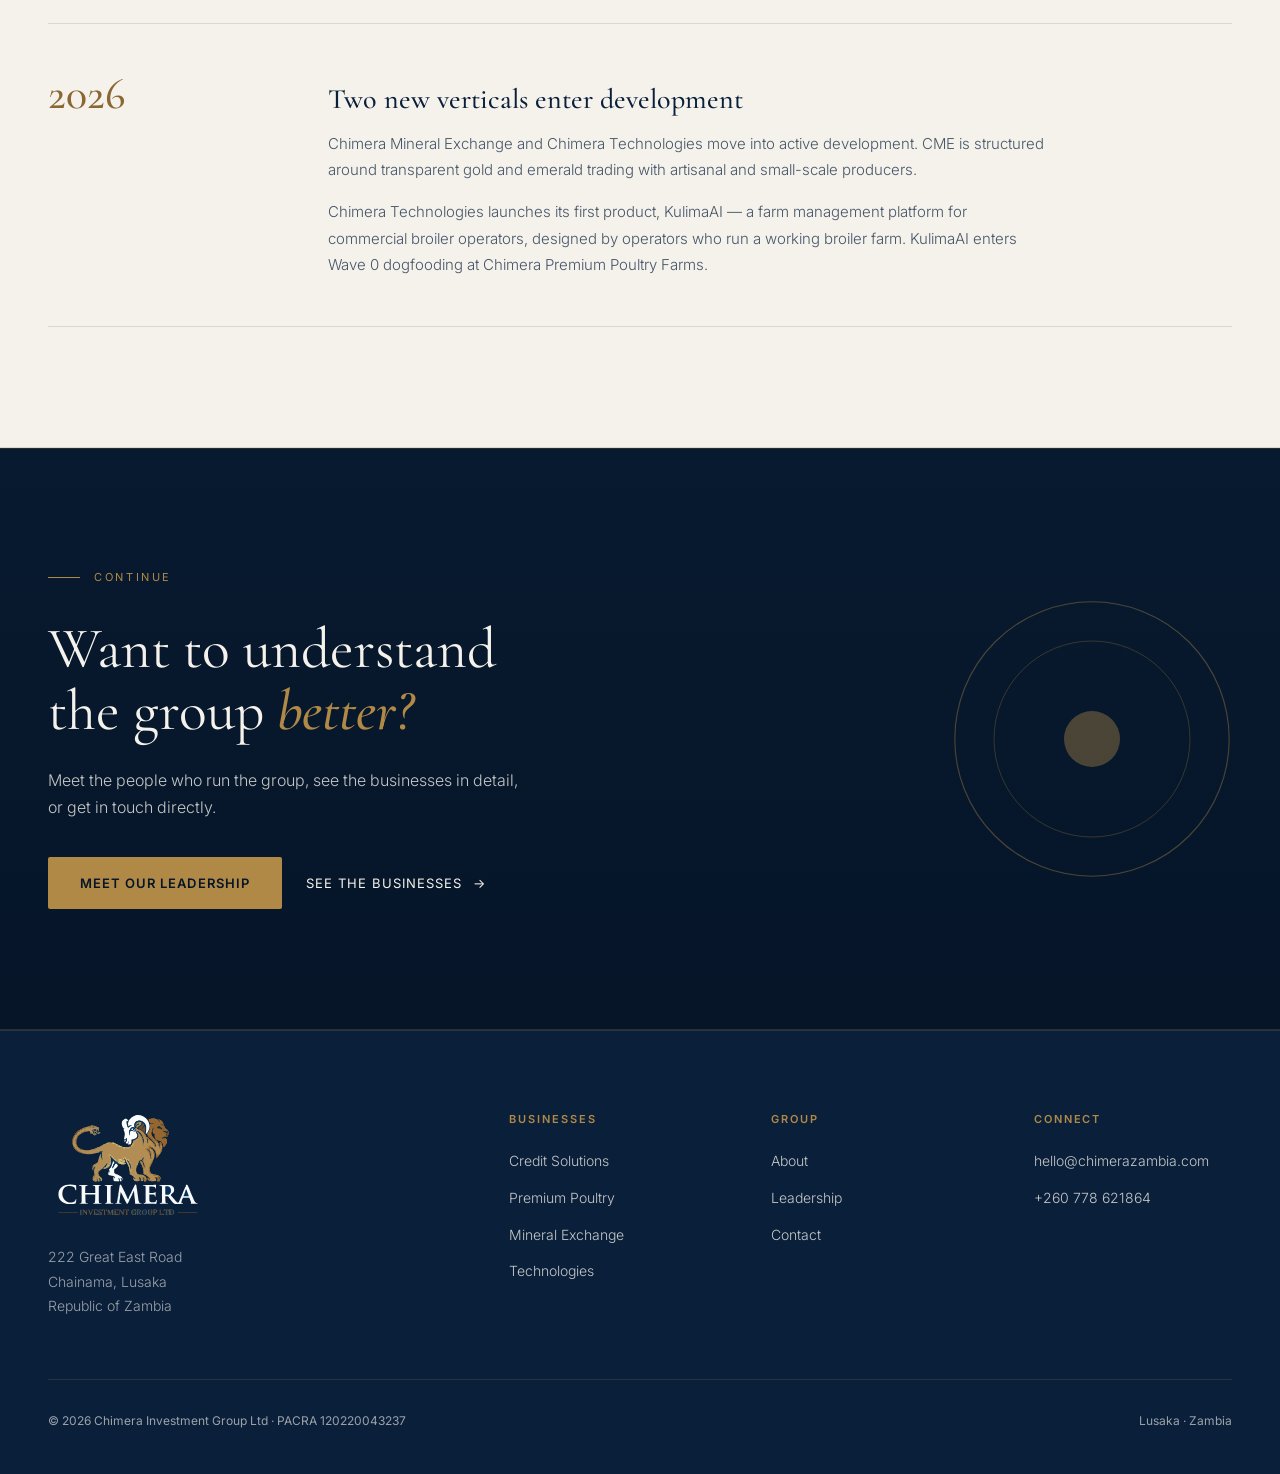
==== commit 8212cce4: "Add files via upload" ====
--- a/about.html
+++ b/about.html
@@ -31,11 +31,7 @@
 <!-- NAVIGATION -->
 <nav>
   <a href="index.html" class="logo">
-    <img class="logo-mark" src="assets/chimera-mark-navy.svg" alt="Chimera Investment Group" width="44" height="31">
-    <span class="logo-name">
-      CHIMERA
-      <span class="logo-sub">Investment Group</span>
-    </span>
+    <img class="logo-lockup" src="assets/chimera-logo-navy-trans.svg" alt="Chimera Investment Group">
   </a>
   <ul class="nav-links">
     <li><a href="about.html" class="active">The Group</a></li>
@@ -95,7 +91,7 @@
 </div>
 
 <!-- OPERATING PHILOSOPHY (expanded) -->
-<section class="section">
+<section class="section section-light">
   <div class="section-inner">
     <div class="section-head">
       <div>
@@ -161,7 +157,7 @@
 </section>
 
 <!-- GROUP HISTORY -->
-<section class="section">
+<section class="section section-light">
   <div class="section-inner">
     <div class="section-head">
       <div>
@@ -229,9 +225,7 @@
 <footer>
   <div class="footer-inner">
     <div>
-      <img class="footer-mark" src="assets/chimera-mark-navy.svg" alt="Chimera">
-      <div class="footer-brand">CHIMERA</div>
-      <div class="footer-sub">Investment Group Ltd</div>
+      <img class="footer-lockup" src="assets/chimera-logo-navy-trans.svg" alt="Chimera Investment Group Ltd">
       <p class="footer-address">222 Great East Road<br>Chainama, Lusaka<br>Republic of Zambia</p>
     </div>
     <div>
@@ -255,7 +249,7 @@
       <div class="footer-heading">Connect</div>
       <ul class="footer-list">
         <li><a href="mailto:hello@chimerazambia.com">hello@chimerazambia.com</a></li>
-        <li><a href="tel:+260978229206">+260 978 229 206</a></li>
+        <li><a href="tel:+260778621864">+260 778 621864</a></li>
       </ul>
     </div>
   </div>
--- a/styles.css
+++ b/styles.css
@@ -13,6 +13,9 @@
   --cream: #f5f2ec;
   --muted: rgba(245, 242, 236, 0.62);
   --muted-strong: rgba(245, 242, 236, 0.8);
+  --gold-deep: #8a6733;
+  --navy-soft: rgba(10, 31, 58, 0.74);
+  --navy-faint: rgba(10, 31, 58, 0.12);
 }
 
 * { margin: 0; padding: 0; box-sizing: border-box; }
@@ -35,7 +38,7 @@
    ============================================================= */
 
 nav {
-  padding: 28px 48px;
+  padding: 18px 48px;
   display: flex;
   justify-content: space-between;
   align-items: center;
@@ -91,6 +94,7 @@
    ============================================================= */
 
 .hero {
+  background: radial-gradient(135% 95% at 80% -15%, #16315b 0%, var(--navy) 58%);
   padding: 120px 48px 120px;
   max-width: 1200px;
   margin: 0 auto;
@@ -154,7 +158,7 @@
    ============================================================= */
 
 .section { padding: 120px 48px; }
-.section-deep { background: var(--navy-deep); border-top: 1px solid var(--navy-line); border-bottom: 1px solid var(--navy-line); }
+.section-deep { background: linear-gradient(180deg, #081a30 0%, var(--navy-deep) 100%); border-top: 1px solid var(--navy-line); border-bottom: 1px solid var(--navy-line); }
 .section-inner { max-width: 1200px; margin: 0 auto; }
 
 .section-head {
@@ -188,16 +192,17 @@
    GLANCE BAND (STATS)
    ============================================================= */
 
-.glance { border-top: 1px solid var(--navy-line); border-bottom: 1px solid var(--navy-line); background: var(--navy-deep); }
+.glance { border-top: 3px solid var(--gold); border-bottom: 1px solid var(--navy-line); background: linear-gradient(180deg, #0c2444 0%, var(--navy-deep) 100%); }
 .glance-inner {
   max-width: 1200px; margin: 0 auto; display: grid;
   grid-template-columns: repeat(4, 1fr);
 }
-.glance-cell { padding: 56px 40px; border-right: 1px solid var(--navy-line); }
+.glance-cell { padding: 52px 40px; border-right: 1px solid var(--navy-line); position: relative; }
+.glance-cell::before { content: ''; position: absolute; top: 34px; left: 40px; width: 20px; height: 2px; background: var(--gold); }
 .glance-cell:last-child { border-right: none; }
 .glance-value {
   font-family: 'Cormorant Garamond', serif; font-size: 56px;
-  color: var(--gold); font-weight: 500; line-height: 1; margin-bottom: 14px;
+  color: var(--cream); font-weight: 500; line-height: 1; margin: 16px 0 14px;
 }
 .glance-label {
   font-size: 11px; letter-spacing: 0.16em; text-transform: uppercase; color: var(--muted);
@@ -556,3 +561,60 @@
   letter-spacing: 0.04em; color: var(--cream); opacity: 0.95; line-height: 1;
 }
 .leader-portrait-name { z-index: 2; }
+
+/* ===== full lockup (nav + footer) ===== */
+.logo-lockup { height: 62px; width: auto; display: block; }
+.footer-lockup { height: 112px; width: auto; display: block; margin-bottom: 22px; }
+@media (max-width: 768px) {
+  .logo-lockup { height: 50px; }
+  .footer-lockup { height: 92px; }
+}
+
+/* ===== LIGHT SECTIONS (cream bg, navy text) — adds light/dark rhythm ===== */
+.section-light { background: var(--cream); color: var(--navy); border-top: 1px solid var(--navy-faint); border-bottom: 1px solid var(--navy-faint); }
+.section-light .section-title,
+.section-light .standard-title,
+.section-light .milestone-body h4,
+.section-light .contact-title,
+.section-light .leader-name,
+.section-light h1, .section-light h2, .section-light h3, .section-light h4 { color: var(--navy); }
+.section-light .section-title em,
+.section-light .contact-title em,
+.section-light h1 em, .section-light h2 em { color: var(--gold-deep); }
+.section-light .section-intro,
+.section-light .sub-desc,
+.section-light .standard-text,
+.section-light .milestone-body p,
+.section-light .contact-text,
+.section-light .leader-bio,
+.section-light p { color: var(--navy-soft); }
+.section-light .eyebrow,
+.section-light .sub-sector,
+.section-light .approach-num,
+.section-light .standard-num,
+.section-light .milestone-year,
+.section-light .leader-role-line,
+.section-light .sub-number { color: var(--gold-deep); }
+.section-light .eyebrow::before { background: var(--gold-deep); }
+/* cards & blocks on light */
+.section-light .sub-card { background: #ffffff; border: 1px solid var(--navy-faint); }
+.section-light .sub-card:hover { background: #fbf8f1; }
+.section-light .approach-item { background: #ffffff; border: 1px solid var(--navy-faint); }
+.section-light .approach-item-light { background: #efe9dc; }
+.section-light .standard-item { background: #ffffff; border: 1px solid var(--navy-faint); }
+.section-light .group-diagram { background: #ffffff; }
+/* links / buttons / values on light */
+.section-light .sub-link,
+.section-light .btn-text,
+.section-light .contact-row-value { color: var(--navy); }
+.section-light .sub-link:hover,
+.section-light .btn-text:hover { color: var(--gold-deep); }
+.section-light .contact-row-label { color: rgba(10,31,58,0.55); }
+.section-light .sub-status { color: var(--gold-deep); border-color: rgba(138,103,51,0.45); }
+.section-light .sub-status.dev { color: rgba(10,31,58,0.5); border-color: rgba(10,31,58,0.2); }
+/* borders/rules on light */
+.section-light .contact-details,
+.section-light .contact-row,
+.section-light .timeline,
+.section-light .milestone { border-color: var(--navy-faint); }
+.section-light .fleuron-rule { background: var(--navy-faint); }
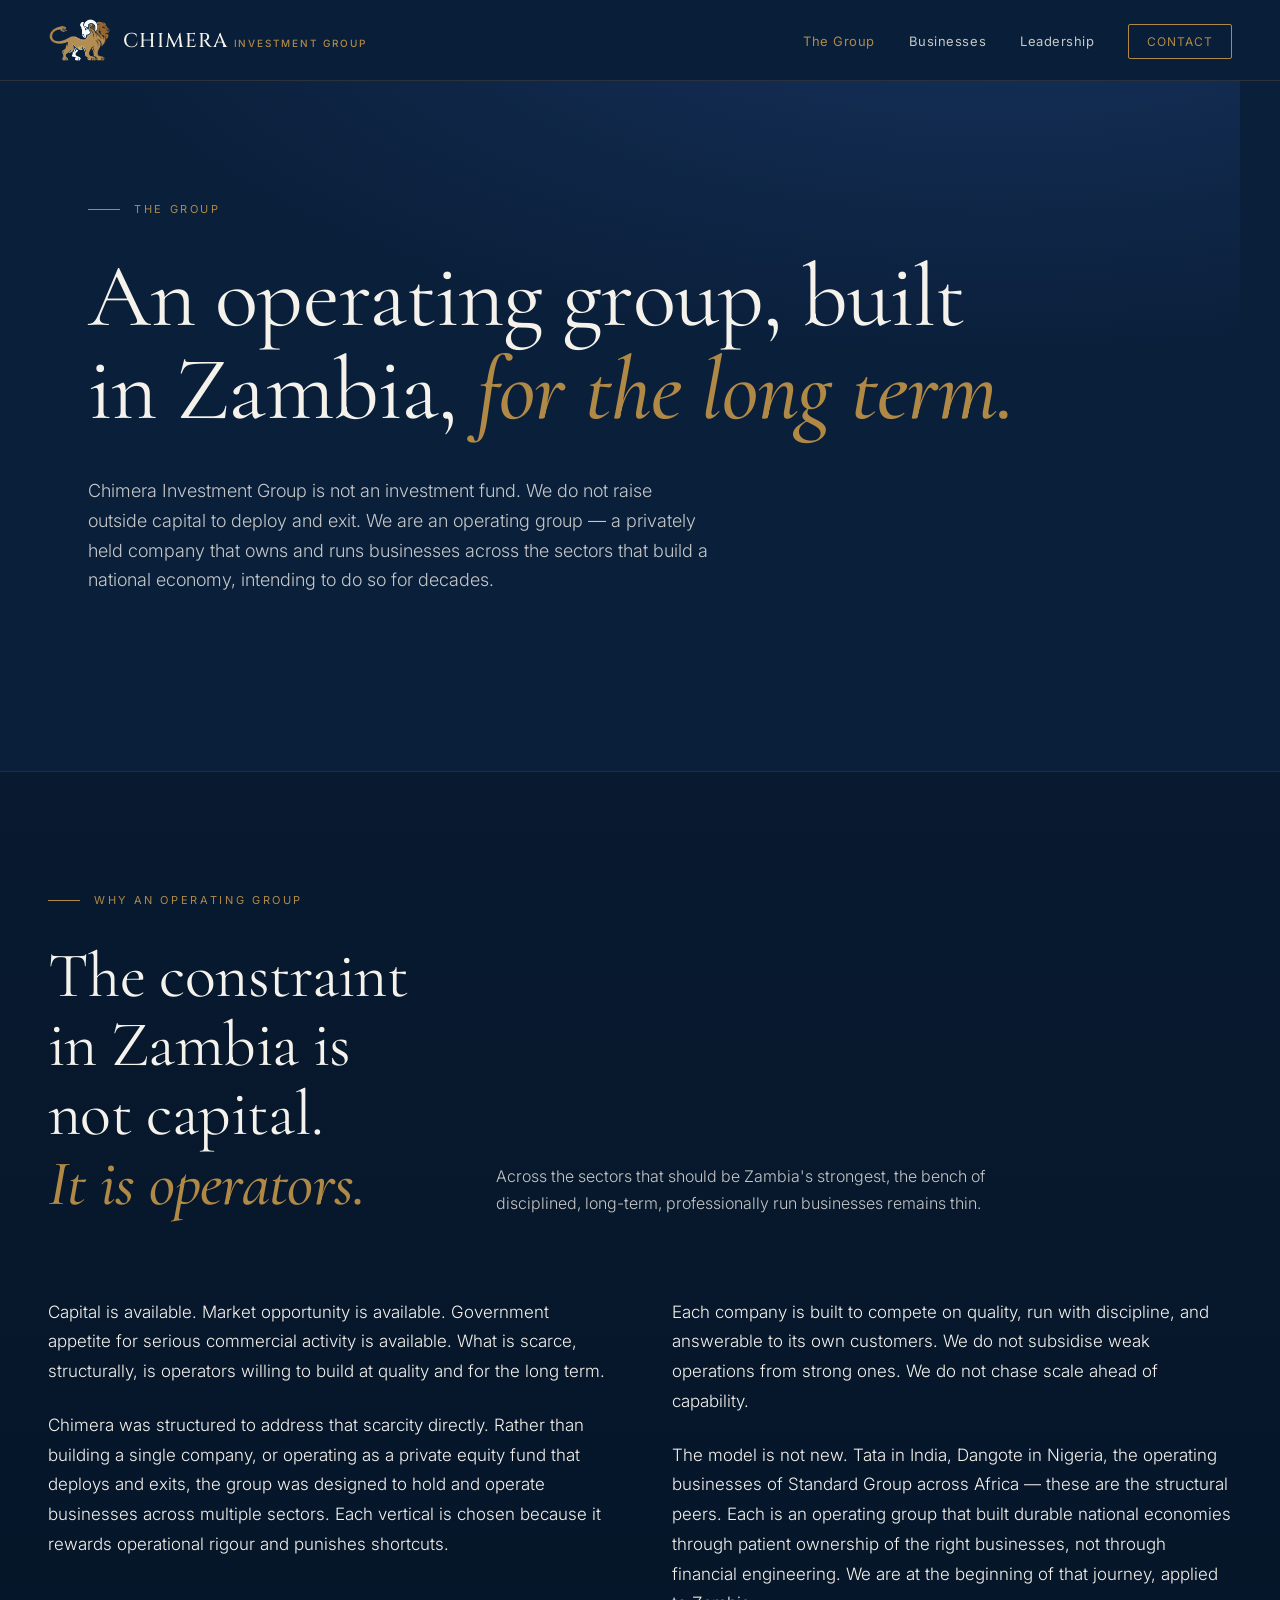
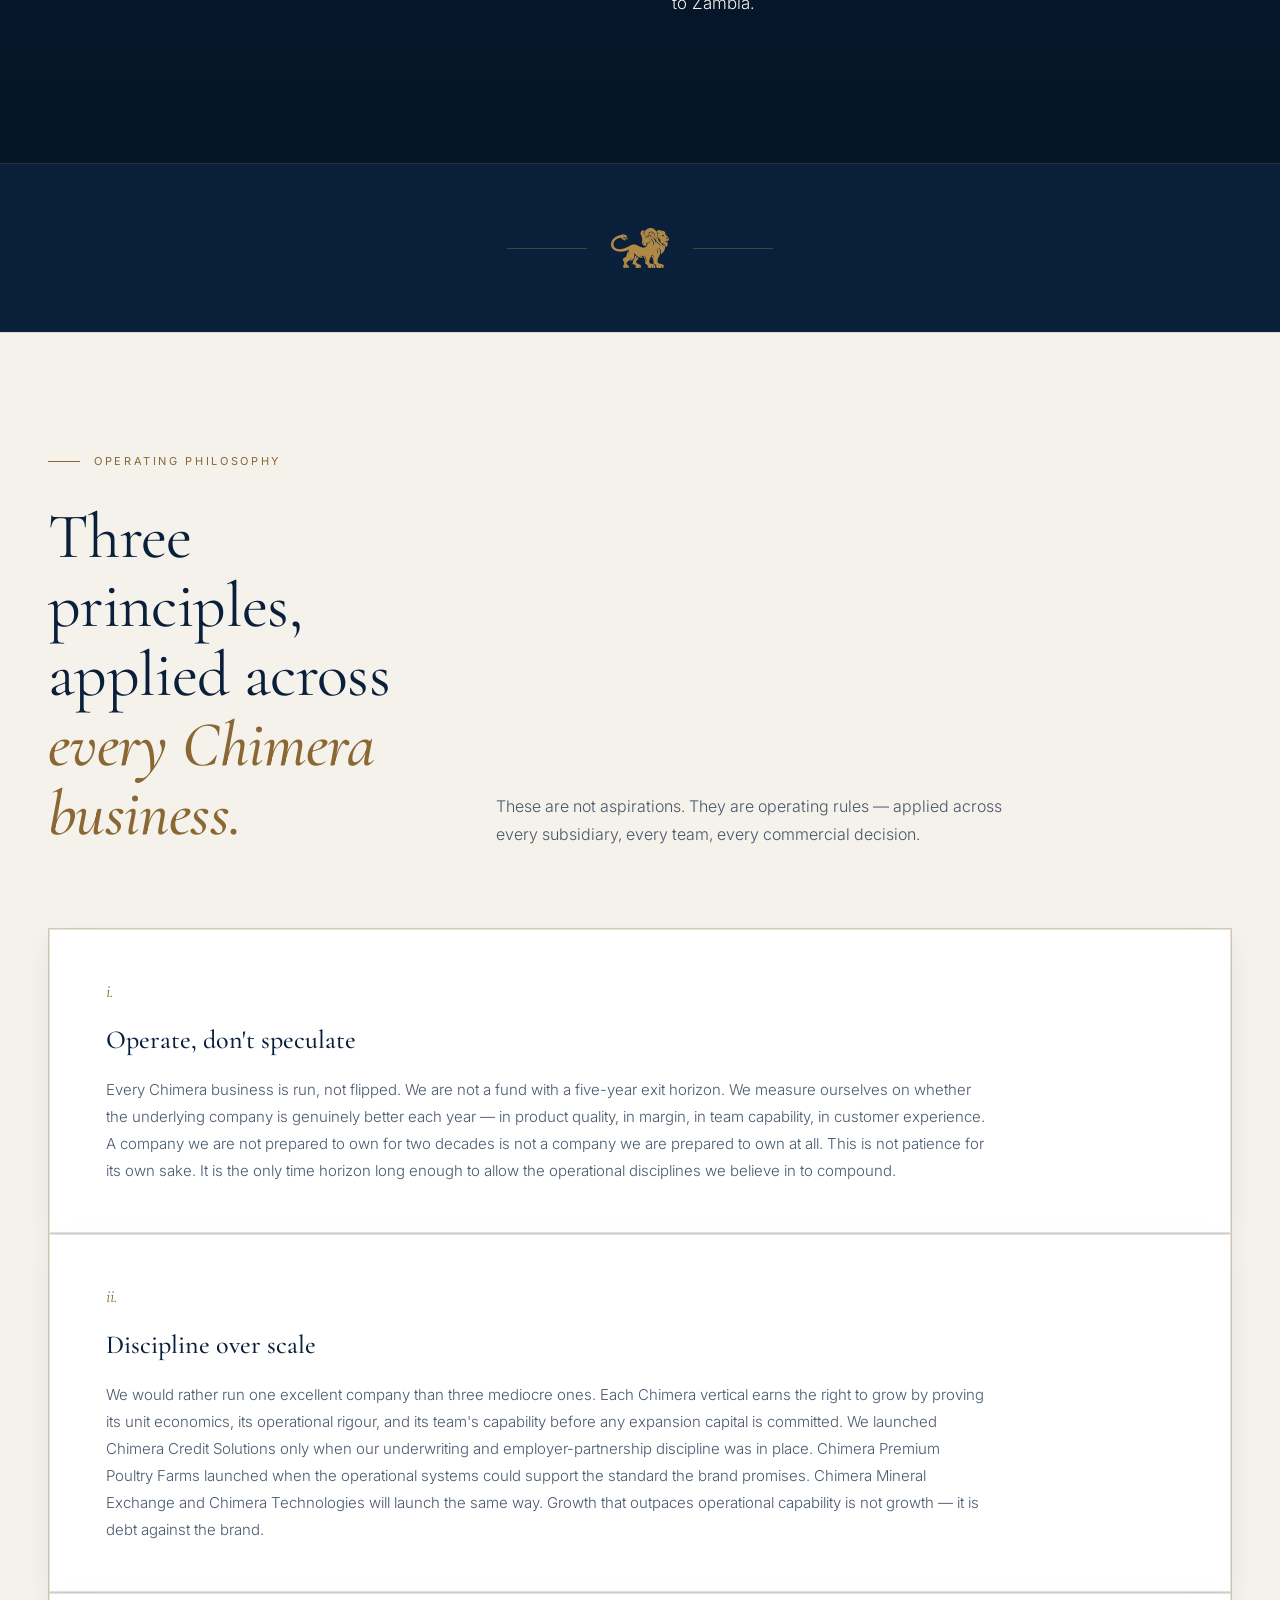
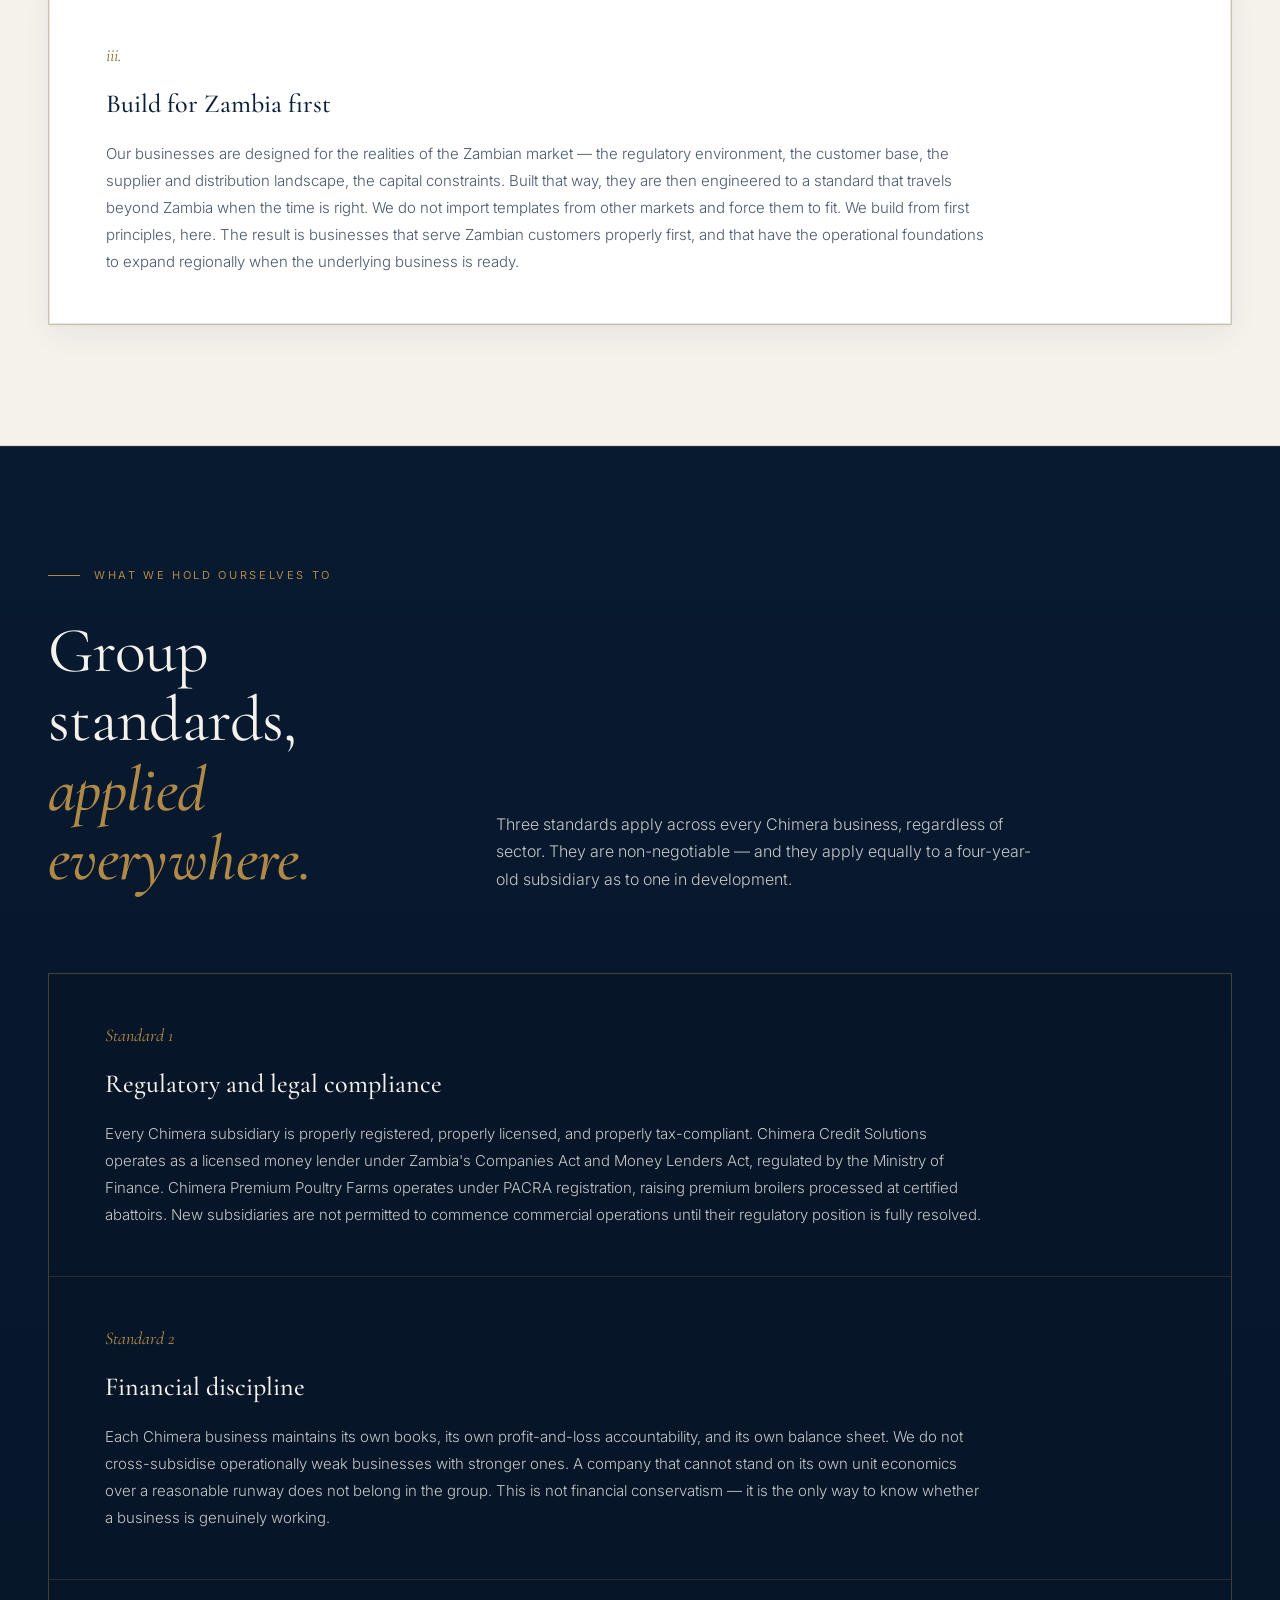
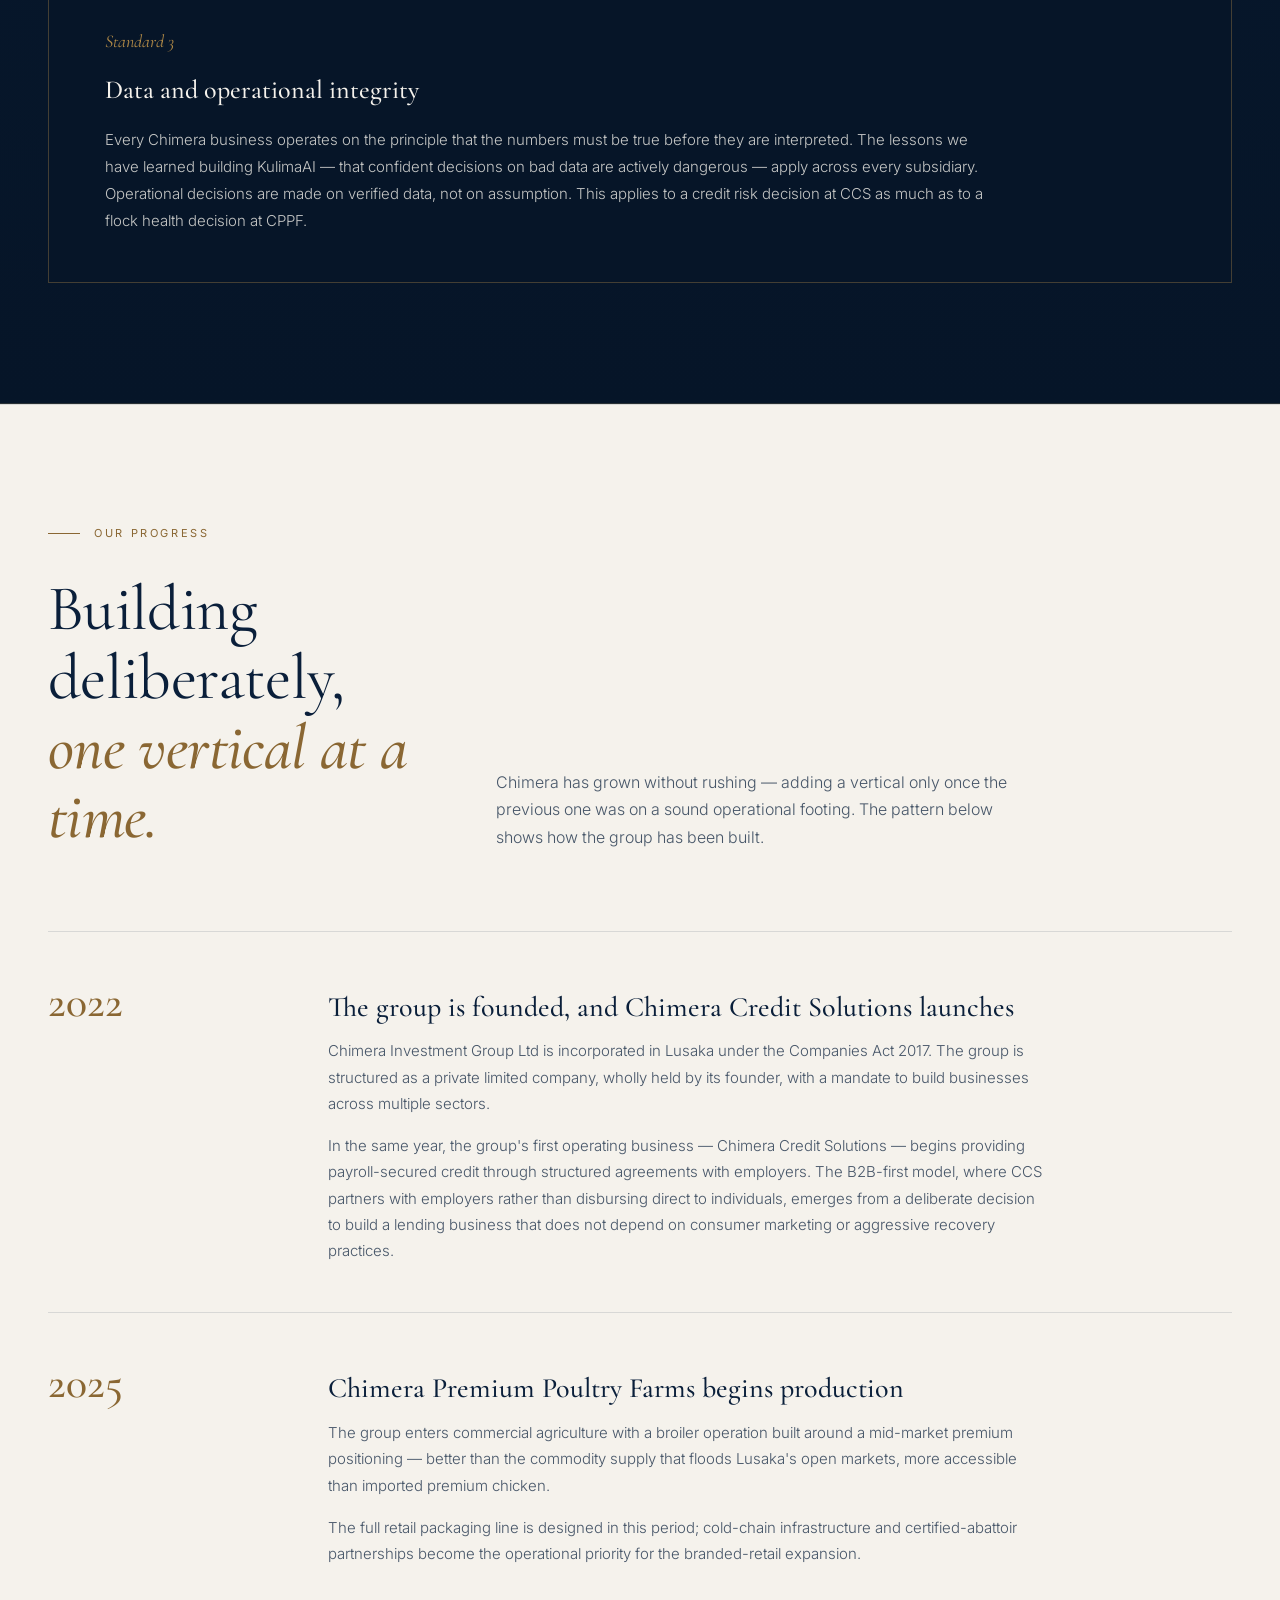
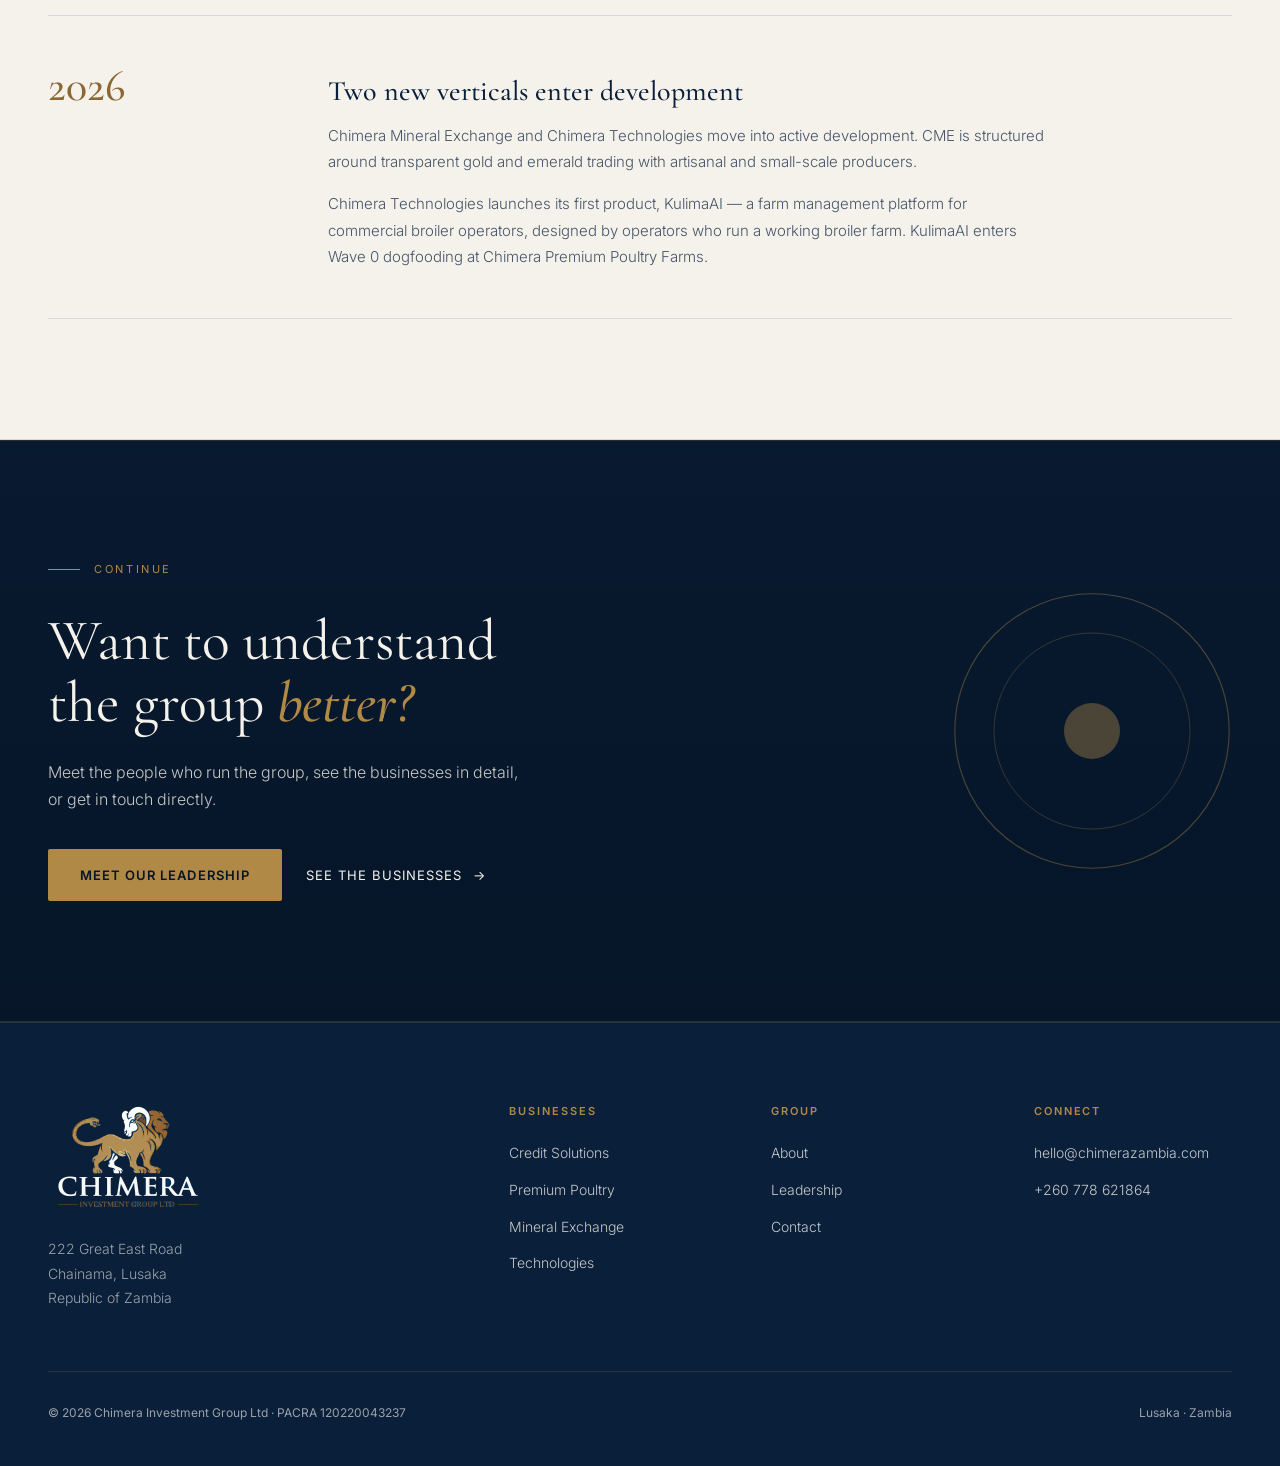
==== commit 116773d8: "Add files via upload" ====
--- a/about.html
+++ b/about.html
@@ -17,13 +17,13 @@
 <meta property="og:title" content="The Group — Chimera Investment Group">
 <meta property="og:description" content="The thesis, the operating philosophy, and the standards that apply across every Chimera business.">
 <meta property="og:url" content="https://chimerazambia.com/about.html">
-<meta property="og:image" content="https://chimerazambia.com/assets/chimera-logo-navy-bg.jpg">
-<meta property="og:image:width" content="842">
-<meta property="og:image:height" content="596">
+<meta property="og:image" content="https://chimerazambia.com/assets/og-card.jpg">
+<meta property="og:image:width" content="1200">
+<meta property="og:image:height" content="630">
 <meta name="twitter:card" content="summary_large_image">
 <meta name="twitter:title" content="The Group — Chimera Investment Group">
 <meta name="twitter:description" content="The thesis, the operating philosophy, and the standards that apply across every Chimera business.">
-<meta name="twitter:image" content="https://chimerazambia.com/assets/chimera-logo-navy-bg.jpg">
+<meta name="twitter:image" content="https://chimerazambia.com/assets/og-card.jpg">
 <link rel="stylesheet" href="styles.css">
 </head>
 <body>
@@ -31,8 +31,15 @@
 <!-- NAVIGATION -->
 <nav>
   <a href="index.html" class="logo">
-    <img class="logo-lockup" src="assets/chimera-logo-navy-trans.svg" alt="Chimera Investment Group">
+    <img class="logo-mark" src="assets/chimera-mark-nav.png" alt="" width="64" height="44">
+    <span class="logo-name">
+      CHIMERA
+      <span class="logo-sub">Investment Group</span>
+    </span>
   </a>
+  <button class="nav-toggle" aria-label="Open menu" aria-expanded="false" onclick="var n=document.querySelector('.nav-links');var o=n.classList.toggle('open');this.setAttribute('aria-expanded',o);this.classList.toggle('open',o)">
+    <span></span><span></span><span></span>
+  </button>
   <ul class="nav-links">
     <li><a href="about.html" class="active">The Group</a></li>
     <li><a href="businesses.html">Businesses</a></li>
@@ -86,7 +93,7 @@
 <!-- Fleuron -->
 <div class="fleuron">
   <span class="fleuron-rule left"></span>
-  <img class="fleuron-mark" src="assets/chimera-mark-hires.png" alt="">
+  <img class="fleuron-mark" src="assets/chimera-fleuron-gold.png" alt="">
   <span class="fleuron-rule right"></span>
 </div>
 
@@ -225,7 +232,7 @@
 <footer>
   <div class="footer-inner">
     <div>
-      <img class="footer-lockup" src="assets/chimera-logo-navy-trans.svg" alt="Chimera Investment Group Ltd">
+      <img class="footer-lockup" src="assets/chimera-lockup-footer.png" alt="Chimera Investment Group Ltd">
       <p class="footer-address">222 Great East Road<br>Chainama, Lusaka<br>Republic of Zambia</p>
     </div>
     <div>
--- a/styles.css
+++ b/styles.css
@@ -62,7 +62,7 @@
   gap: 12px;
 }
 
-.logo-mark { height: 34px; width: auto; flex-shrink: 0; display: block; }
+.logo-mark { height: 44px; width: auto; flex-shrink: 0; display: block; }
 .logo-name { display: inline-block; }
 .logo-sub {
   font-family: 'Inter', sans-serif;
@@ -106,7 +106,7 @@
   top: 50%; right: -80px;
   transform: translateY(-50%);
   width: 540px; height: auto;
-  opacity: 0.04;
+  opacity: 0.065;
   pointer-events: none;
   z-index: 0;
 }
@@ -181,7 +181,7 @@
   display: flex; align-items: center; justify-content: center;
   padding: 64px 0;
 }
-.fleuron-mark { height: 30px; width: auto; opacity: 0.55; }
+.fleuron-mark { height: 40px; width: auto; opacity: 1; }
 .fleuron-rule {
   width: 80px; height: 1px; background: var(--navy-line-strong);
 }
@@ -609,7 +609,7 @@
 .section-light .contact-row-value { color: var(--navy); }
 .section-light .sub-link:hover,
 .section-light .btn-text:hover { color: var(--gold-deep); }
-.section-light .contact-row-label { color: rgba(10,31,58,0.55); }
+.section-light .contact-row-label { color: rgba(10,31,58,0.68); }
 .section-light .sub-status { color: var(--gold-deep); border-color: rgba(138,103,51,0.45); }
 .section-light .sub-status.dev { color: rgba(10,31,58,0.5); border-color: rgba(10,31,58,0.2); }
 /* borders/rules on light */
@@ -618,3 +618,40 @@
 .section-light .timeline,
 .section-light .milestone { border-color: var(--navy-faint); }
 .section-light .fleuron-rule { background: var(--navy-faint); }
+
+/* ===== D3: card lift on light sections ===== */
+.section-light .sub-card,
+.section-light .approach-item,
+.section-light .standard-item {
+  box-shadow: 0 1px 3px rgba(10,31,58,0.06), 0 10px 28px rgba(10,31,58,0.06);
+}
+/* guard: raw bright gold never as text on light */
+.section-light .quote-name,
+.section-light .glance-value { color: var(--gold-deep); }
+
+/* ===== P0: mobile navigation ===== */
+.nav-toggle { display: none; background: none; border: none; cursor: pointer; padding: 10px; z-index: 60; }
+.nav-toggle span { display: block; width: 24px; height: 2px; background: var(--cream); margin: 5px 0; transition: transform 0.25s, opacity 0.25s; }
+.nav-toggle.open span:nth-child(1) { transform: translateY(7px) rotate(45deg); }
+.nav-toggle.open span:nth-child(2) { opacity: 0; }
+.nav-toggle.open span:nth-child(3) { transform: translateY(-7px) rotate(-45deg); }
+
+@media (max-width: 880px) {
+  nav { position: relative; }
+  .nav-toggle { display: block; }
+  .nav-links {
+    display: none;
+    position: absolute; top: 100%; left: 0; right: 0;
+    background: var(--navy-deep);
+    border-top: 1px solid var(--navy-line);
+    border-bottom: 1px solid var(--navy-line);
+    flex-direction: column; gap: 0;
+    padding: 8px 0; margin: 0;
+    z-index: 50;
+    box-shadow: 0 18px 40px rgba(0,0,0,0.35);
+  }
+  .nav-links.open { display: flex; }
+  .nav-links li { list-style: none; }
+  .nav-links a { display: block; padding: 16px 24px; font-size: 14px; letter-spacing: 0.06em; }
+  .nav-links .nav-contact { border: none; padding: 16px 24px; }
+}
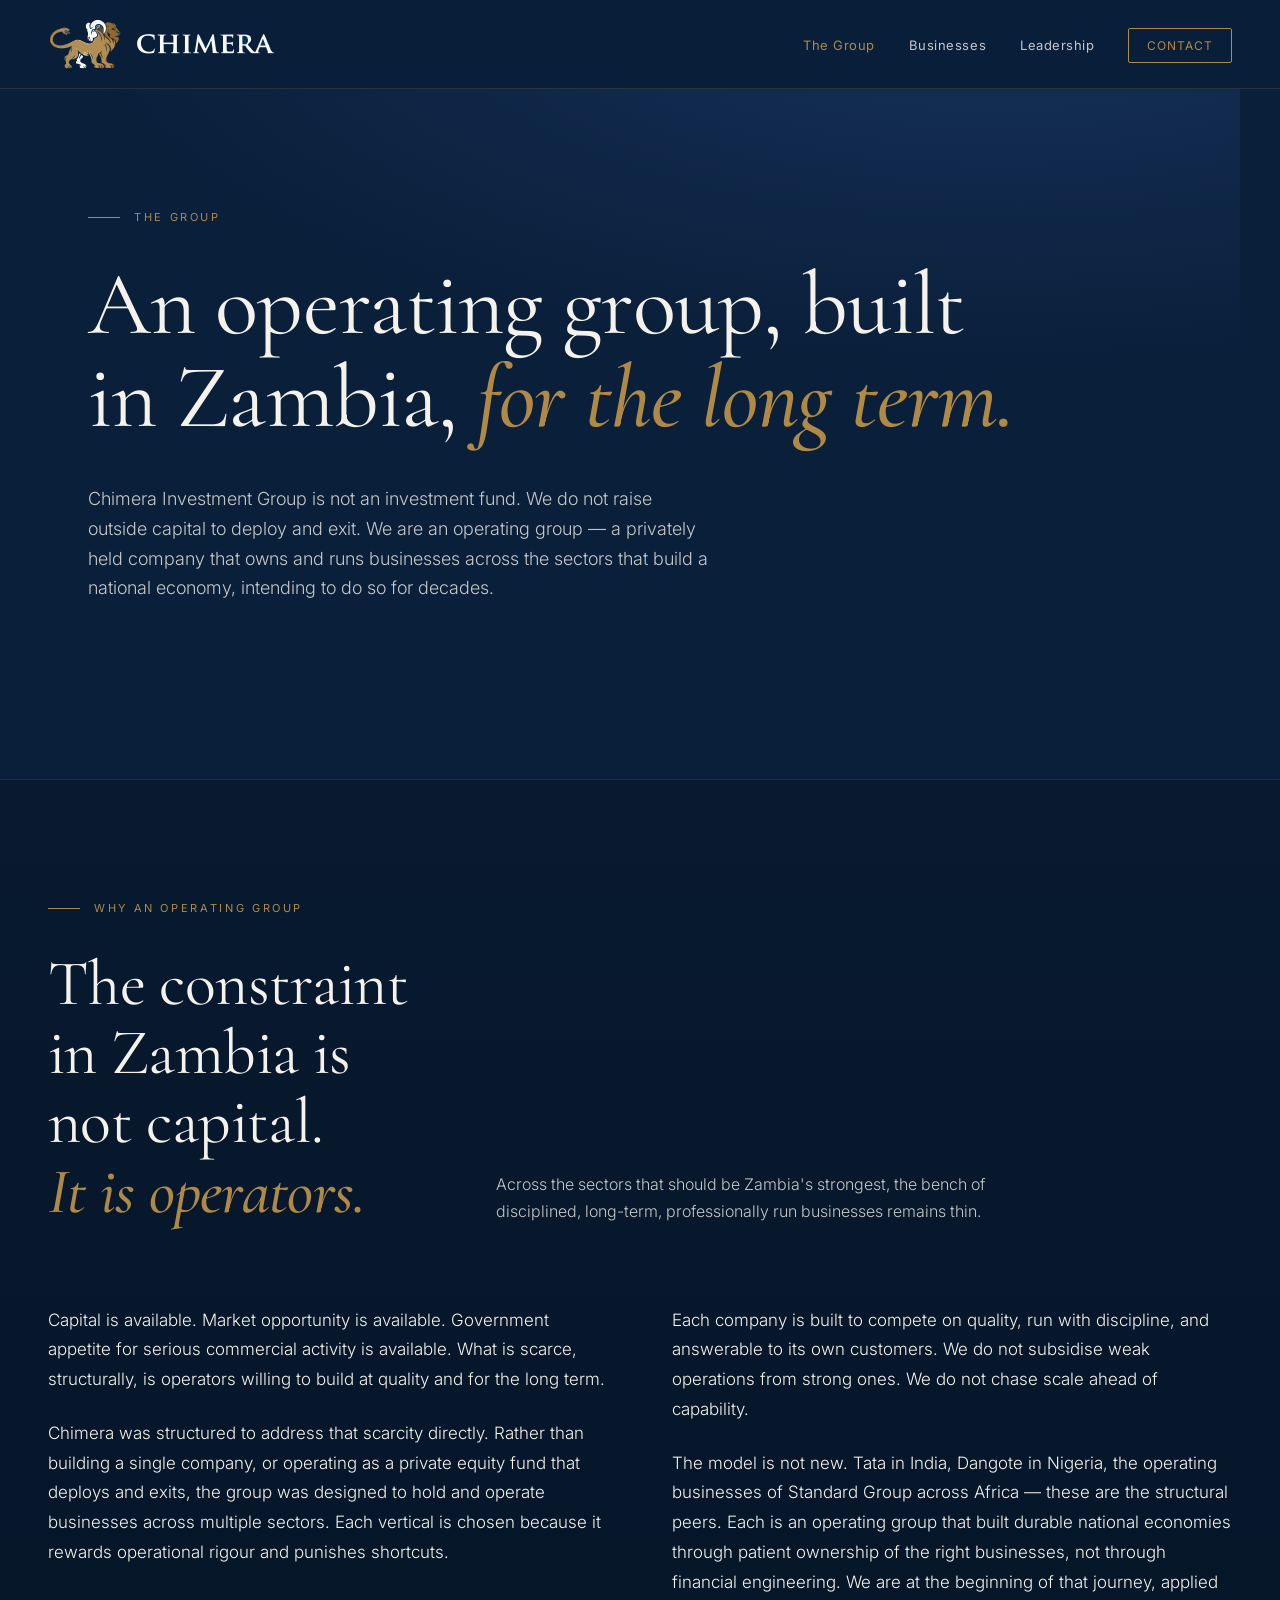
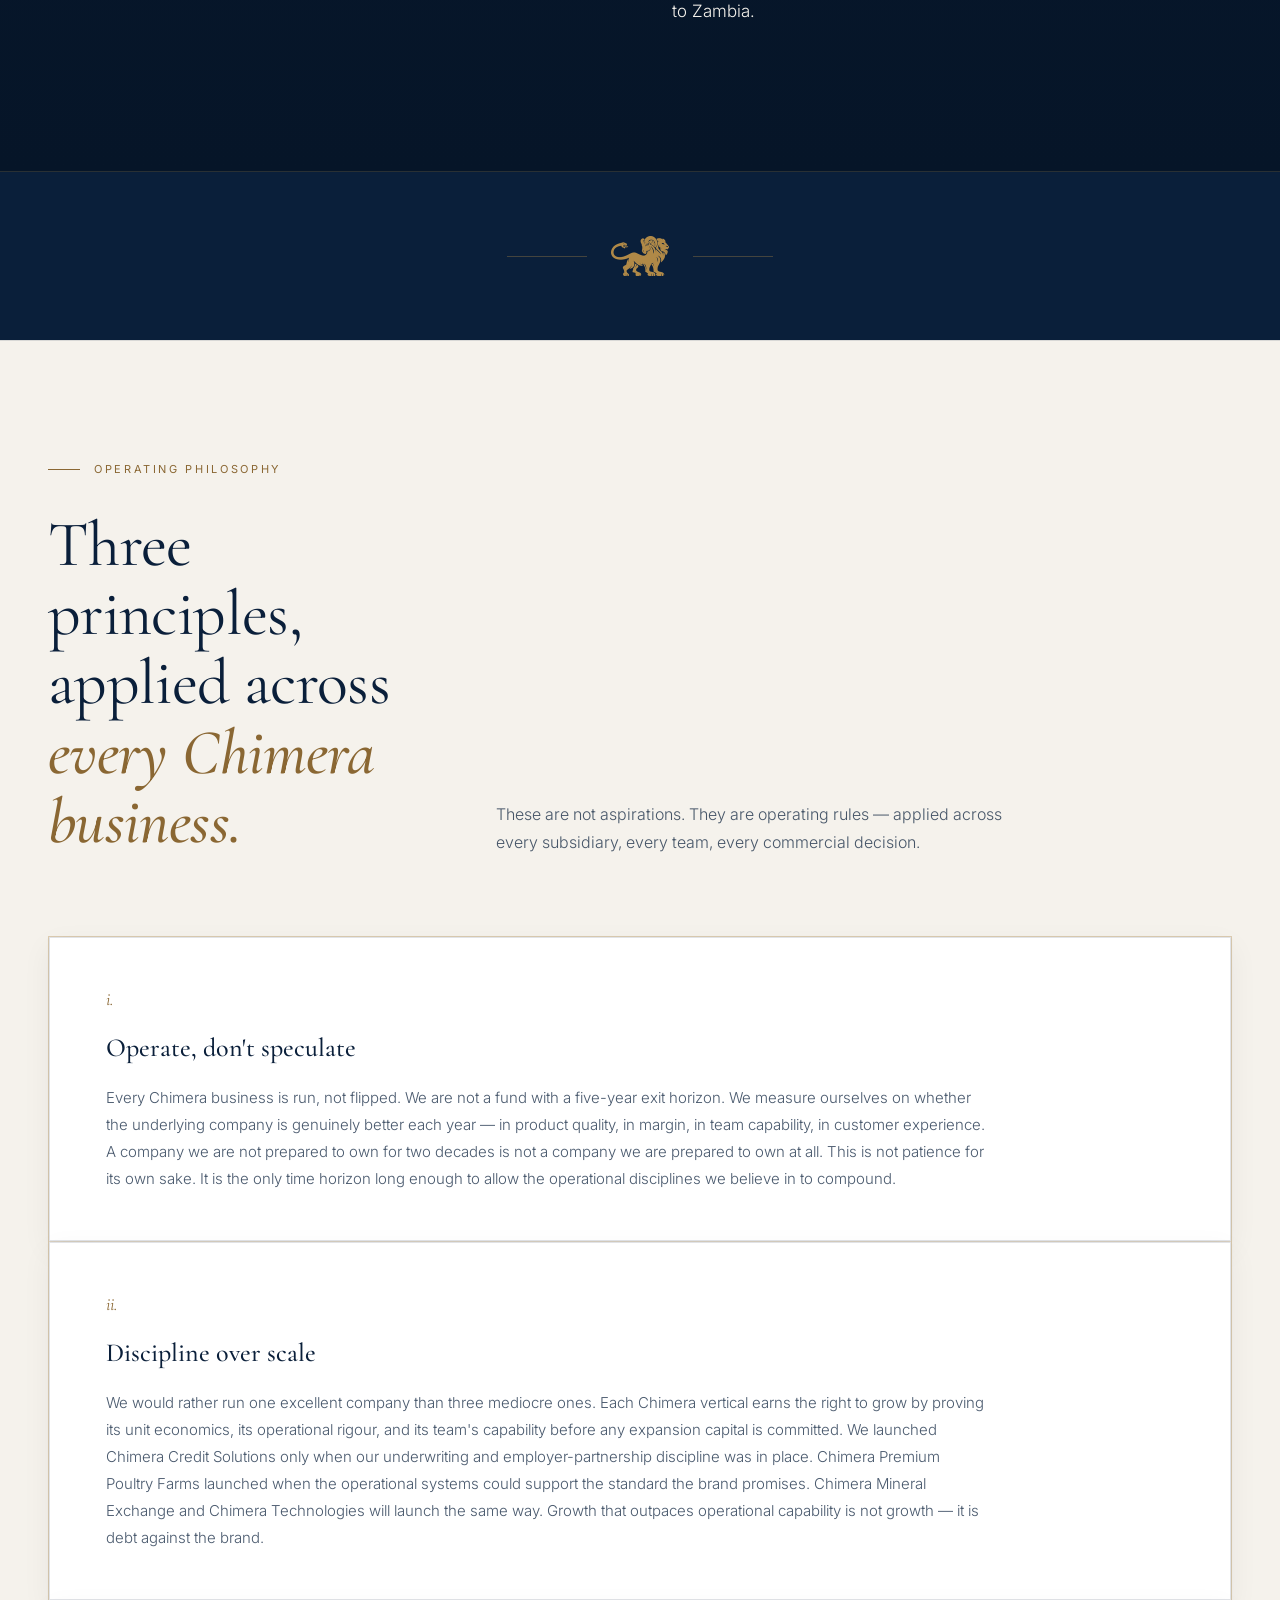
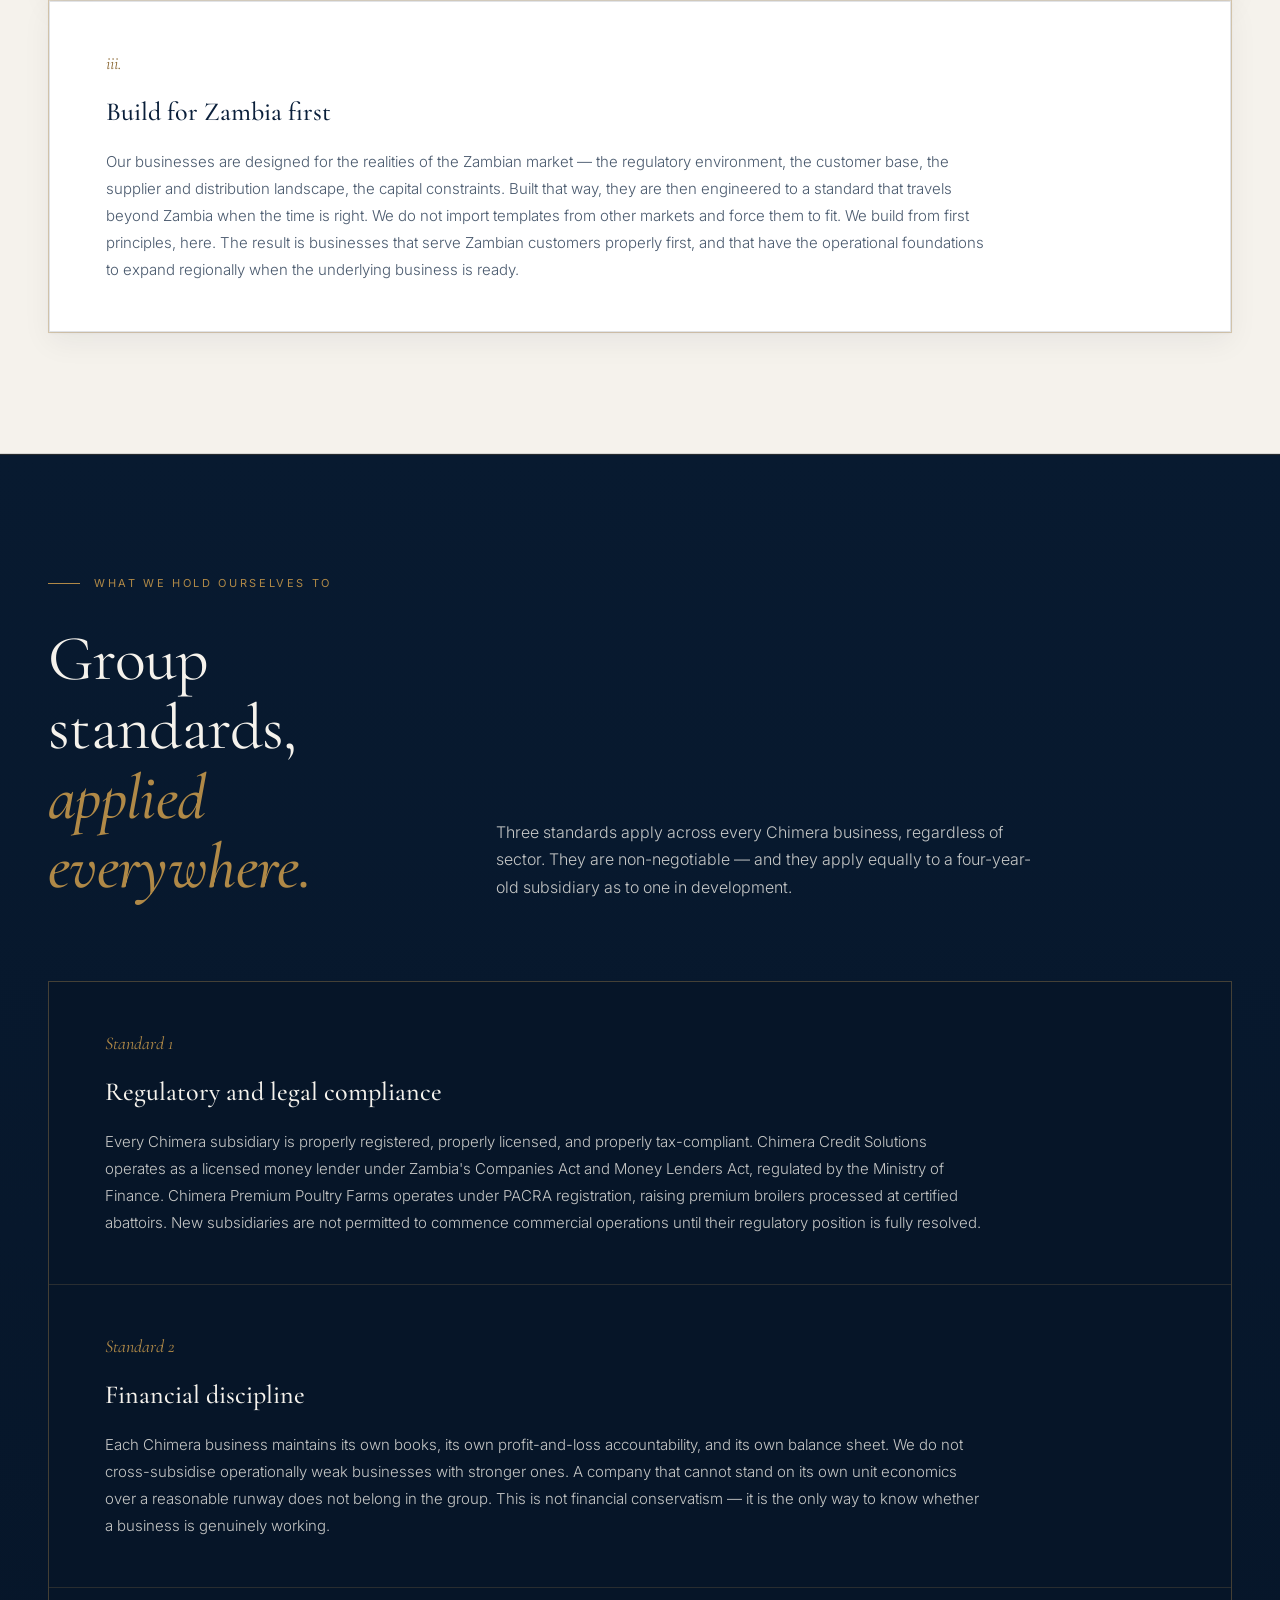
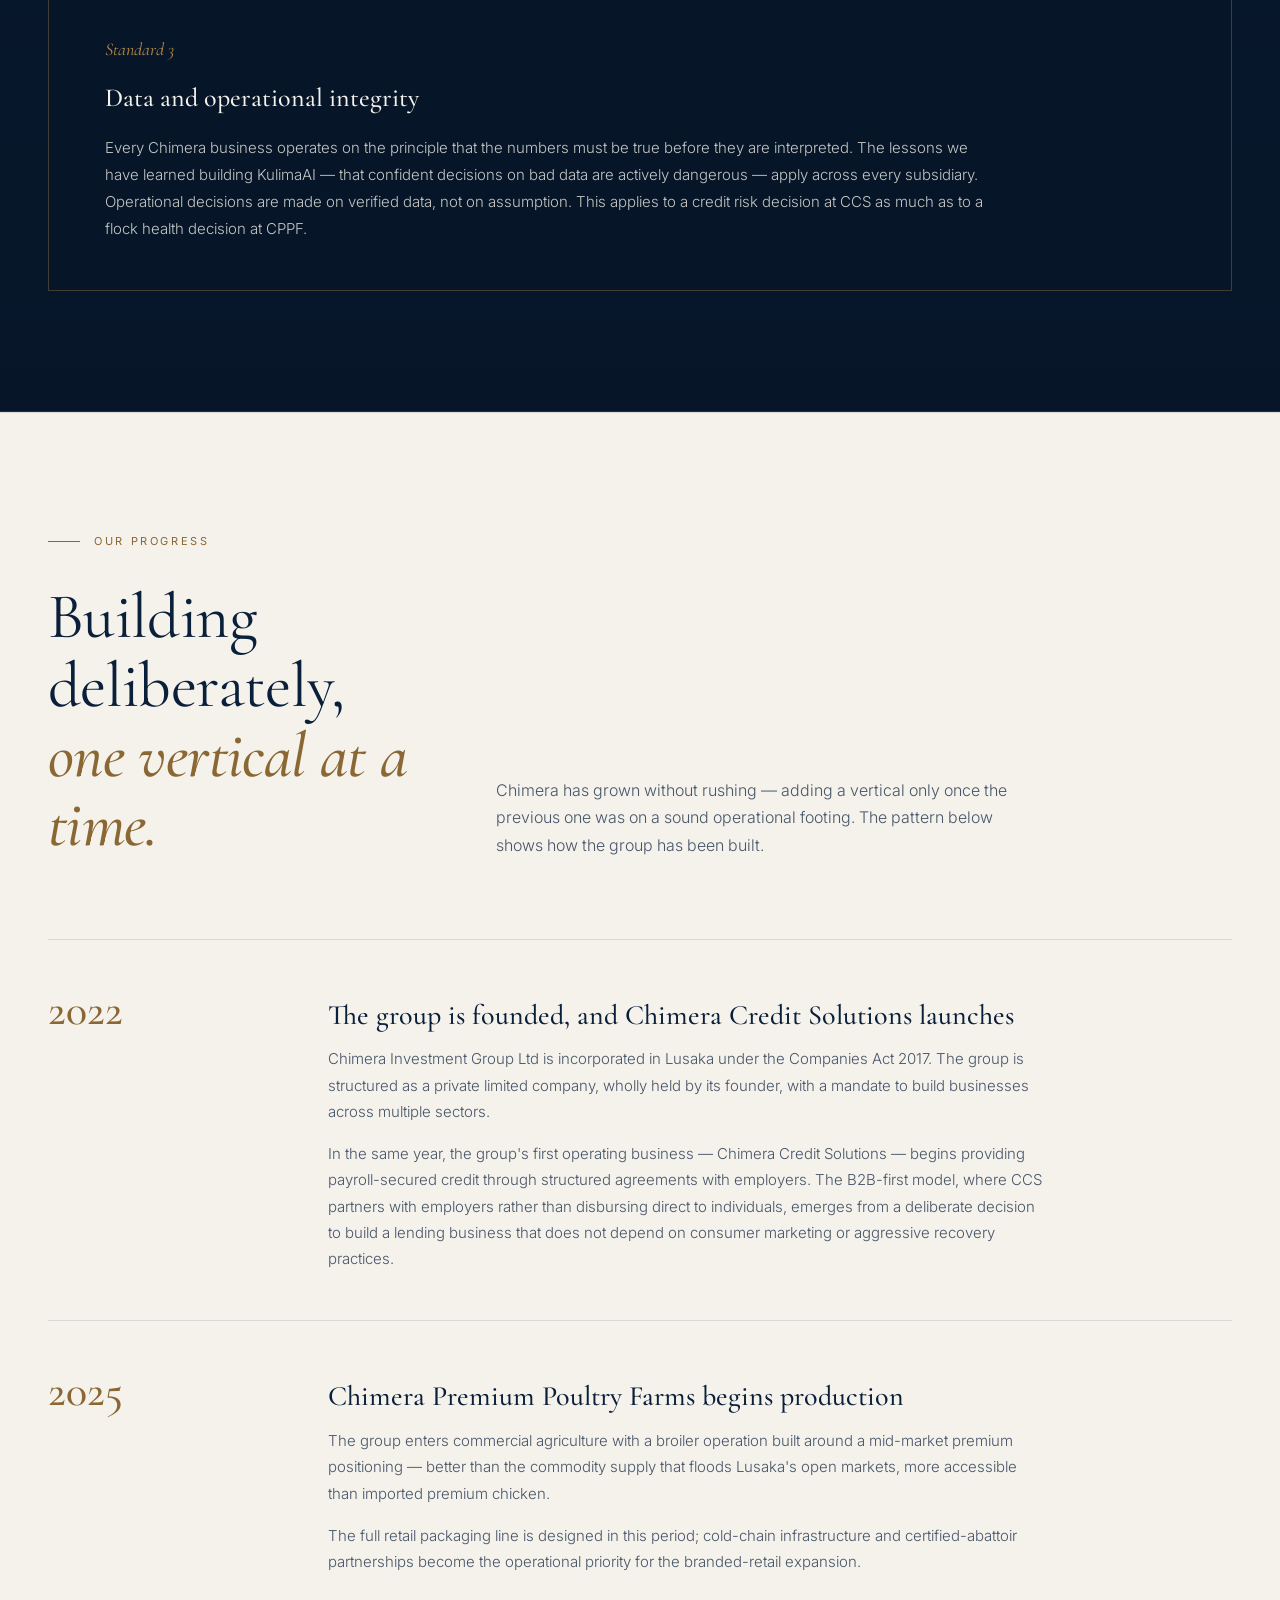
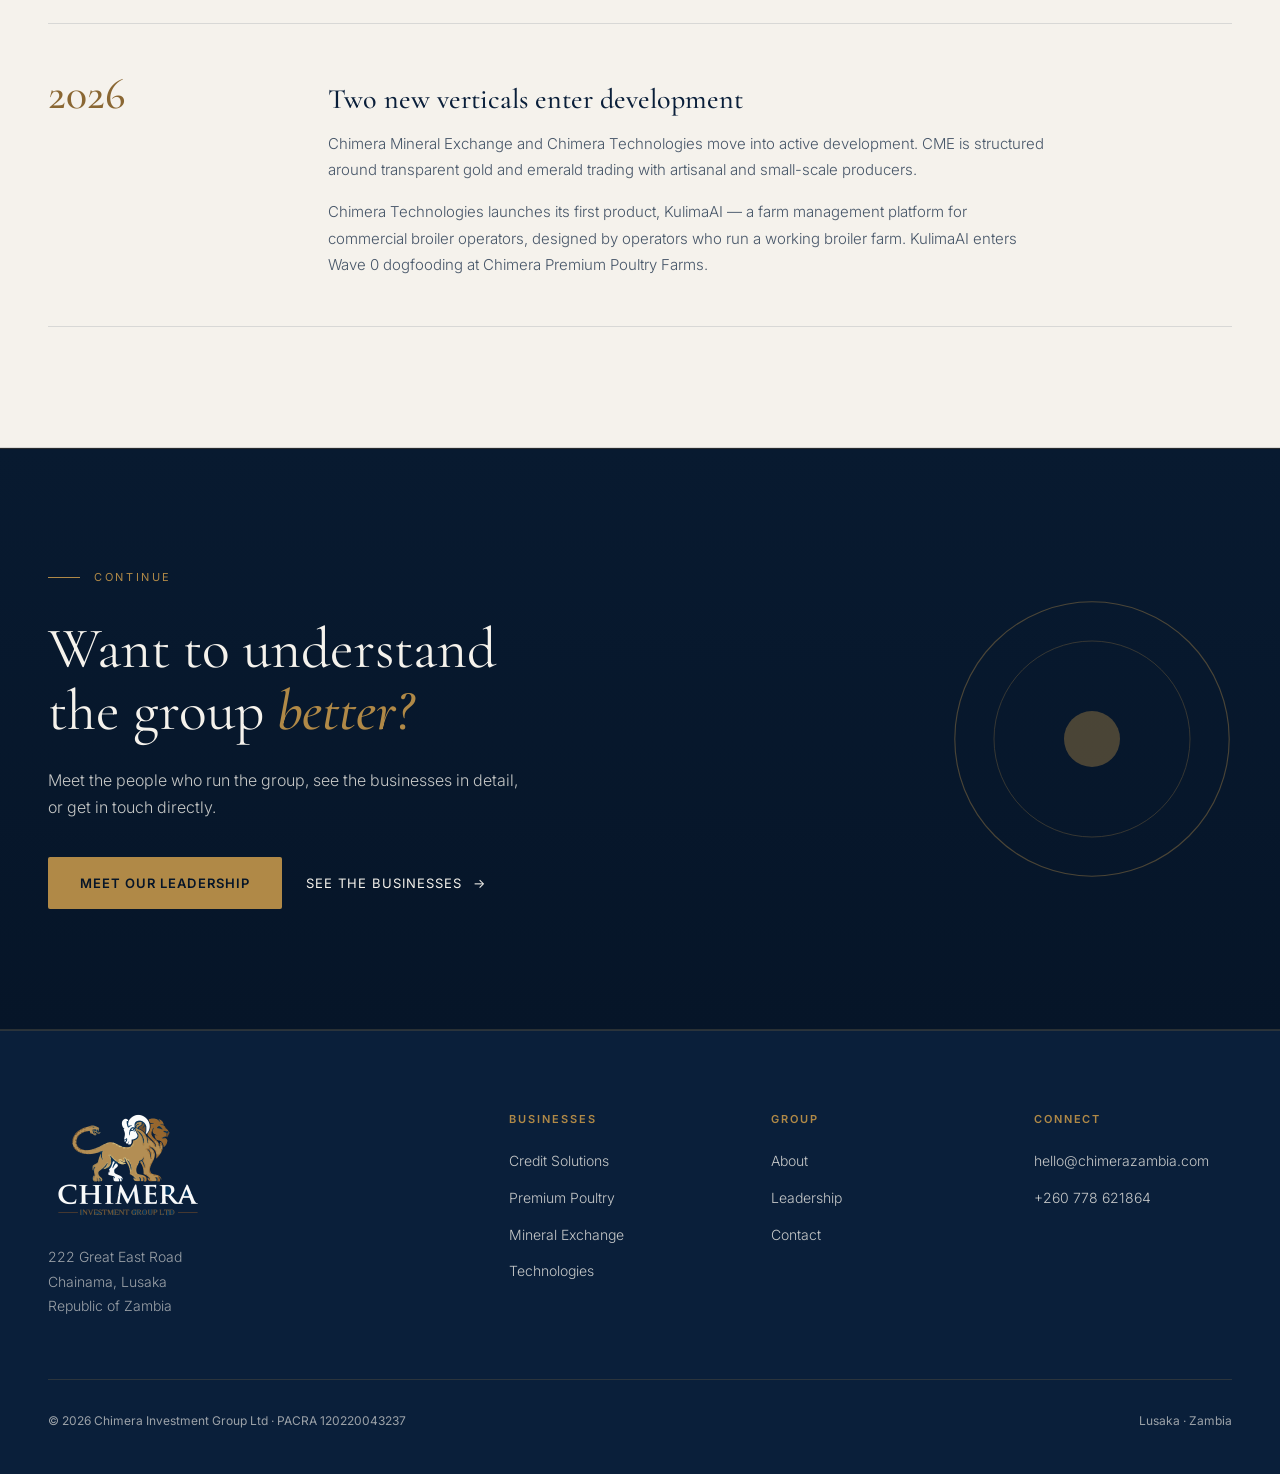
==== commit 4e350c04: "Add files via upload" ====
--- a/about.html
+++ b/about.html
@@ -31,11 +31,7 @@
 <!-- NAVIGATION -->
 <nav>
   <a href="index.html" class="logo">
-    <img class="logo-mark" src="assets/chimera-mark-nav.png" alt="" width="64" height="44">
-    <span class="logo-name">
-      CHIMERA
-      <span class="logo-sub">Investment Group</span>
-    </span>
+    <img class="logo-navlockup" src="assets/chimera-nav-lockup.png" alt="Chimera Investment Group Ltd">
   </a>
   <button class="nav-toggle" aria-label="Open menu" aria-expanded="false" onclick="var n=document.querySelector('.nav-links');var o=n.classList.toggle('open');this.setAttribute('aria-expanded',o);this.classList.toggle('open',o)">
     <span></span><span></span><span></span>
--- a/styles.css
+++ b/styles.css
@@ -655,3 +655,6 @@
   .nav-links a { display: block; padding: 16px 24px; font-size: 14px; letter-spacing: 0.06em; }
   .nav-links .nav-contact { border: none; padding: 16px 24px; }
 }
+/* real-artwork nav lockup */
+.logo-navlockup { height: 52px; width: auto; display: block; }
+@media (max-width: 880px) { .logo-navlockup { height: 42px; } }
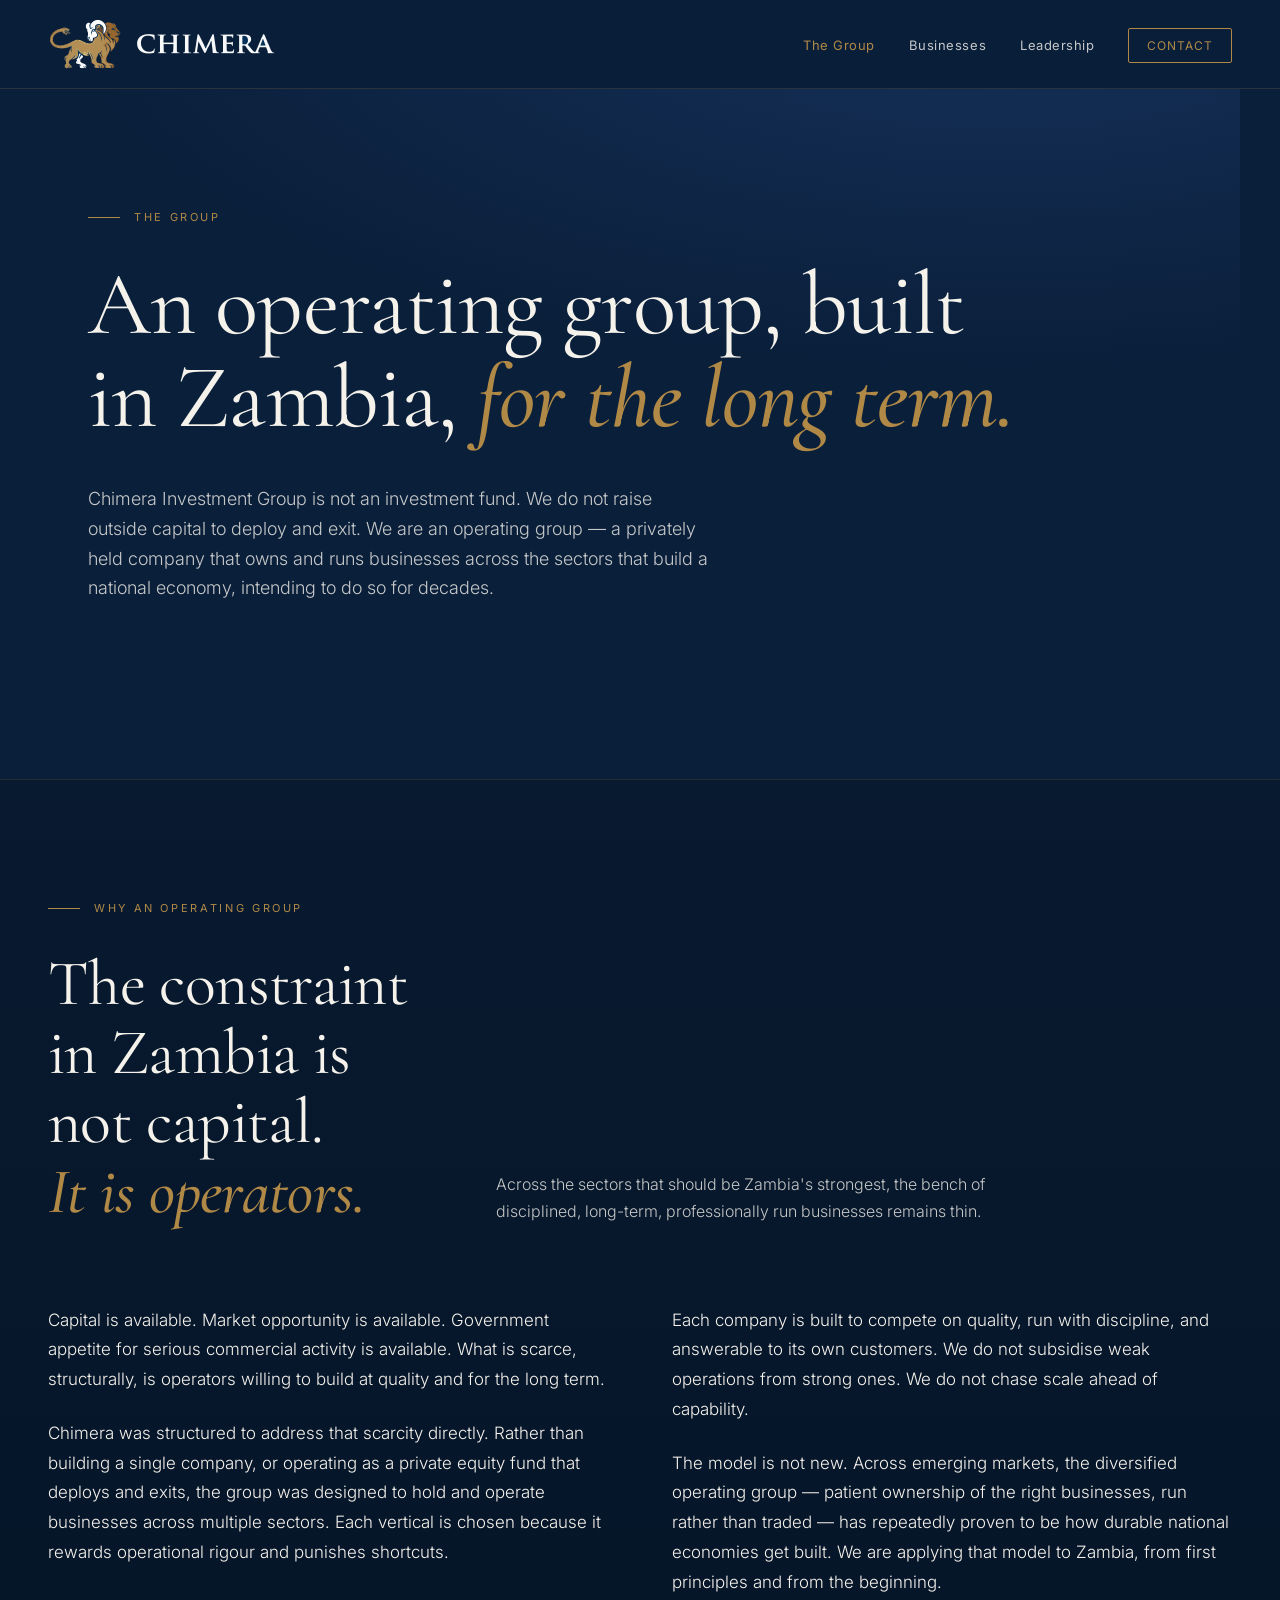
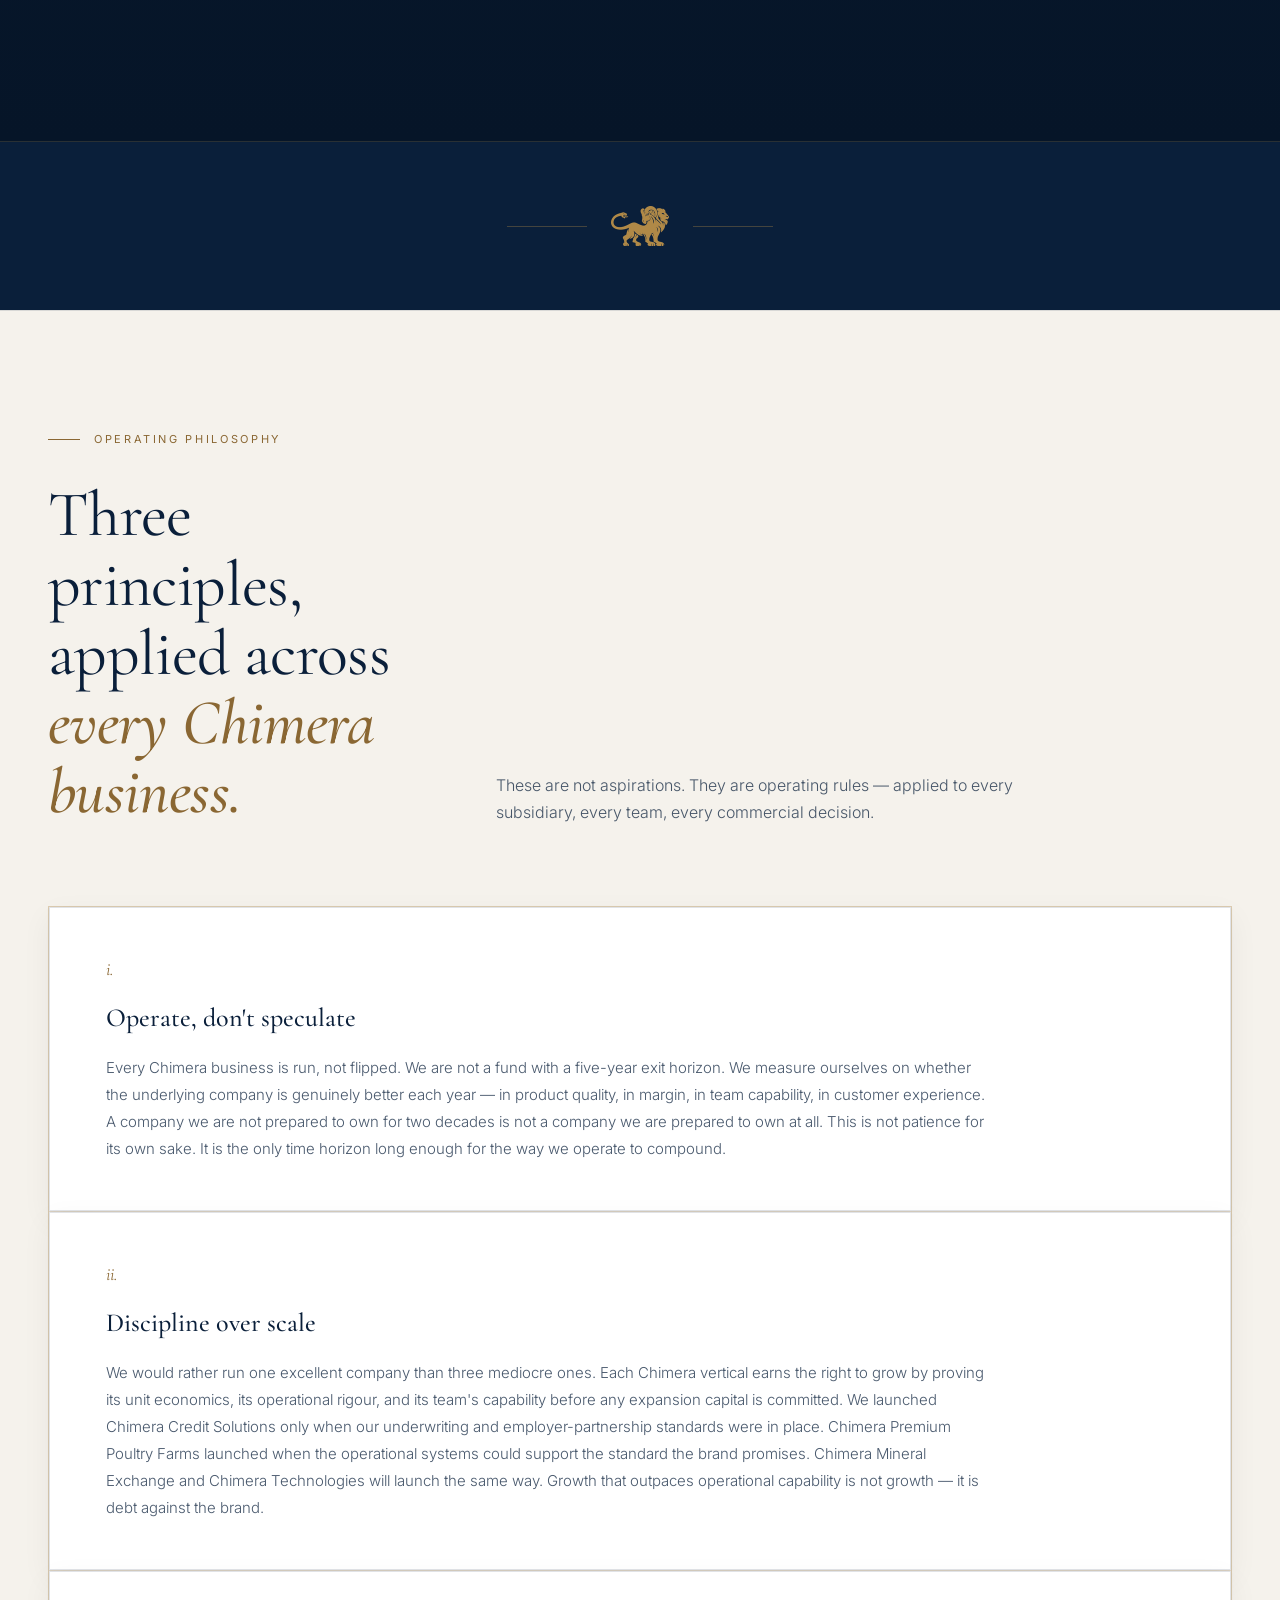
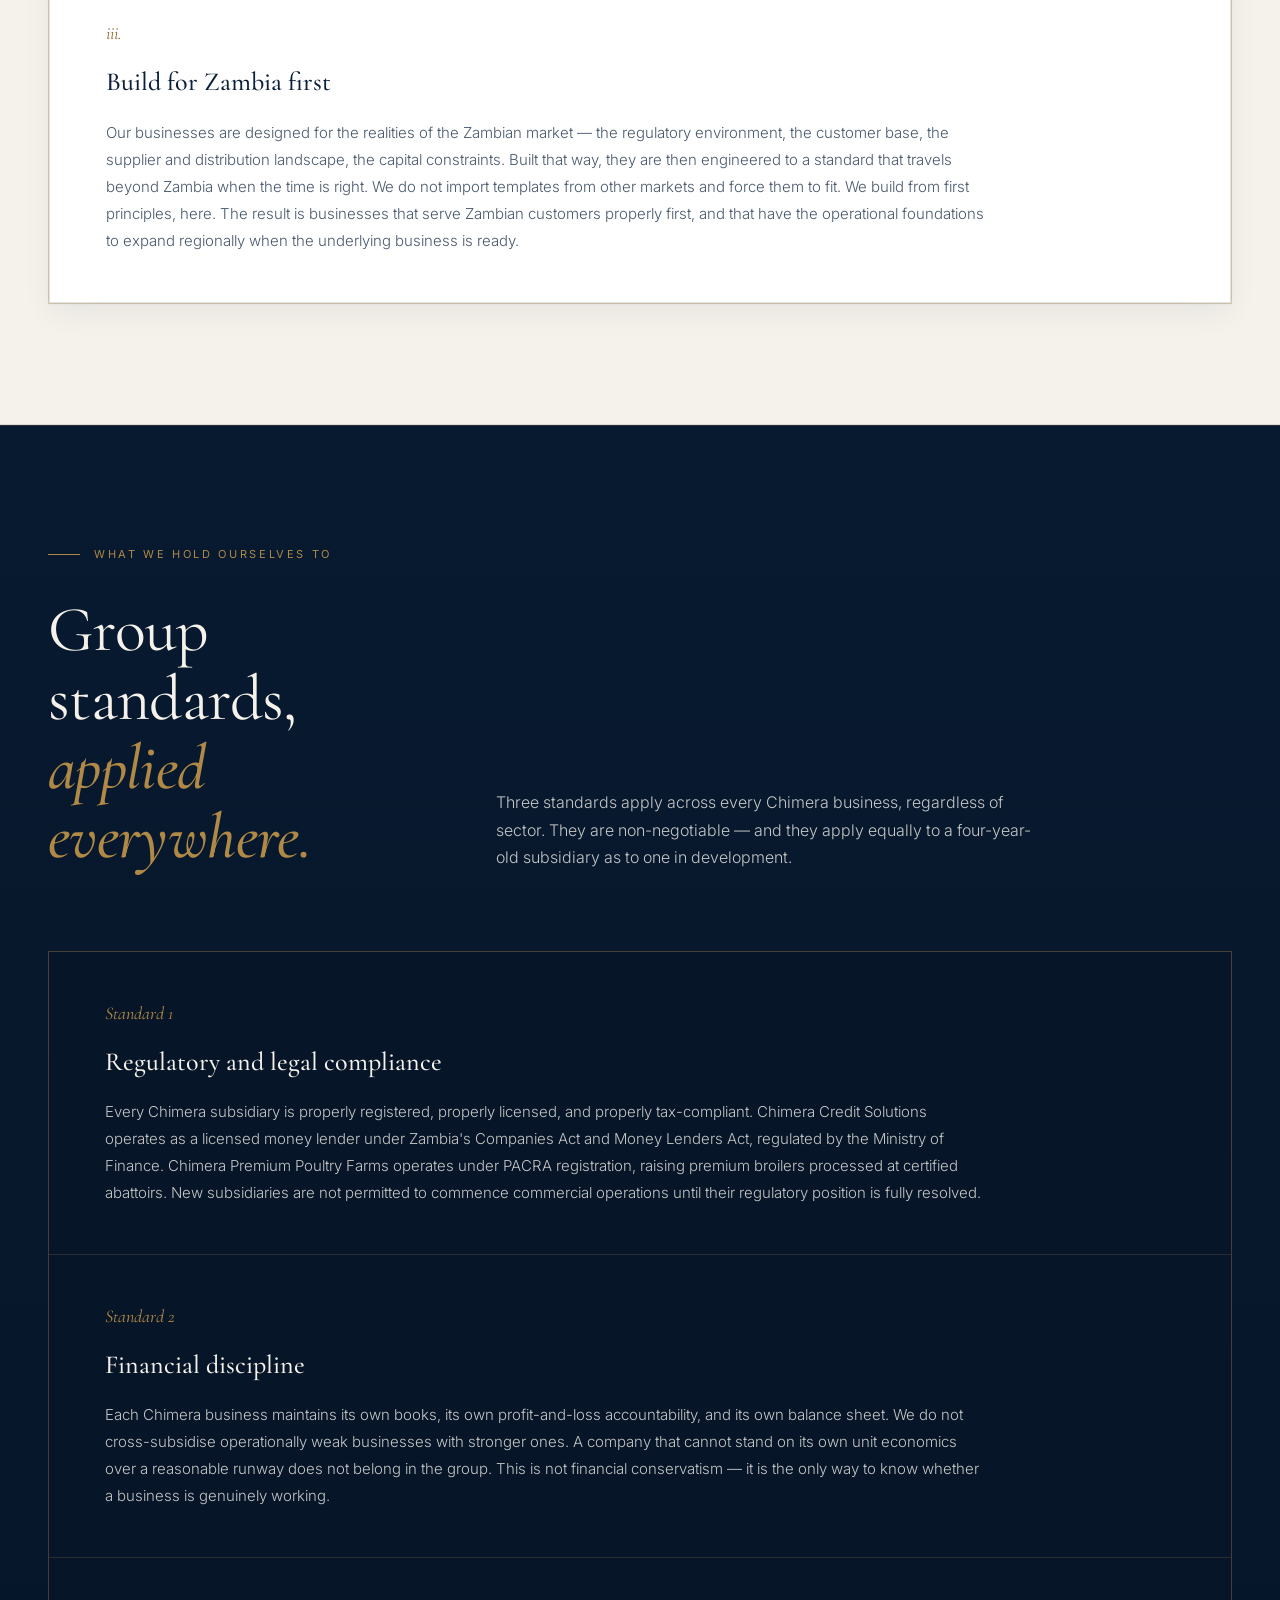
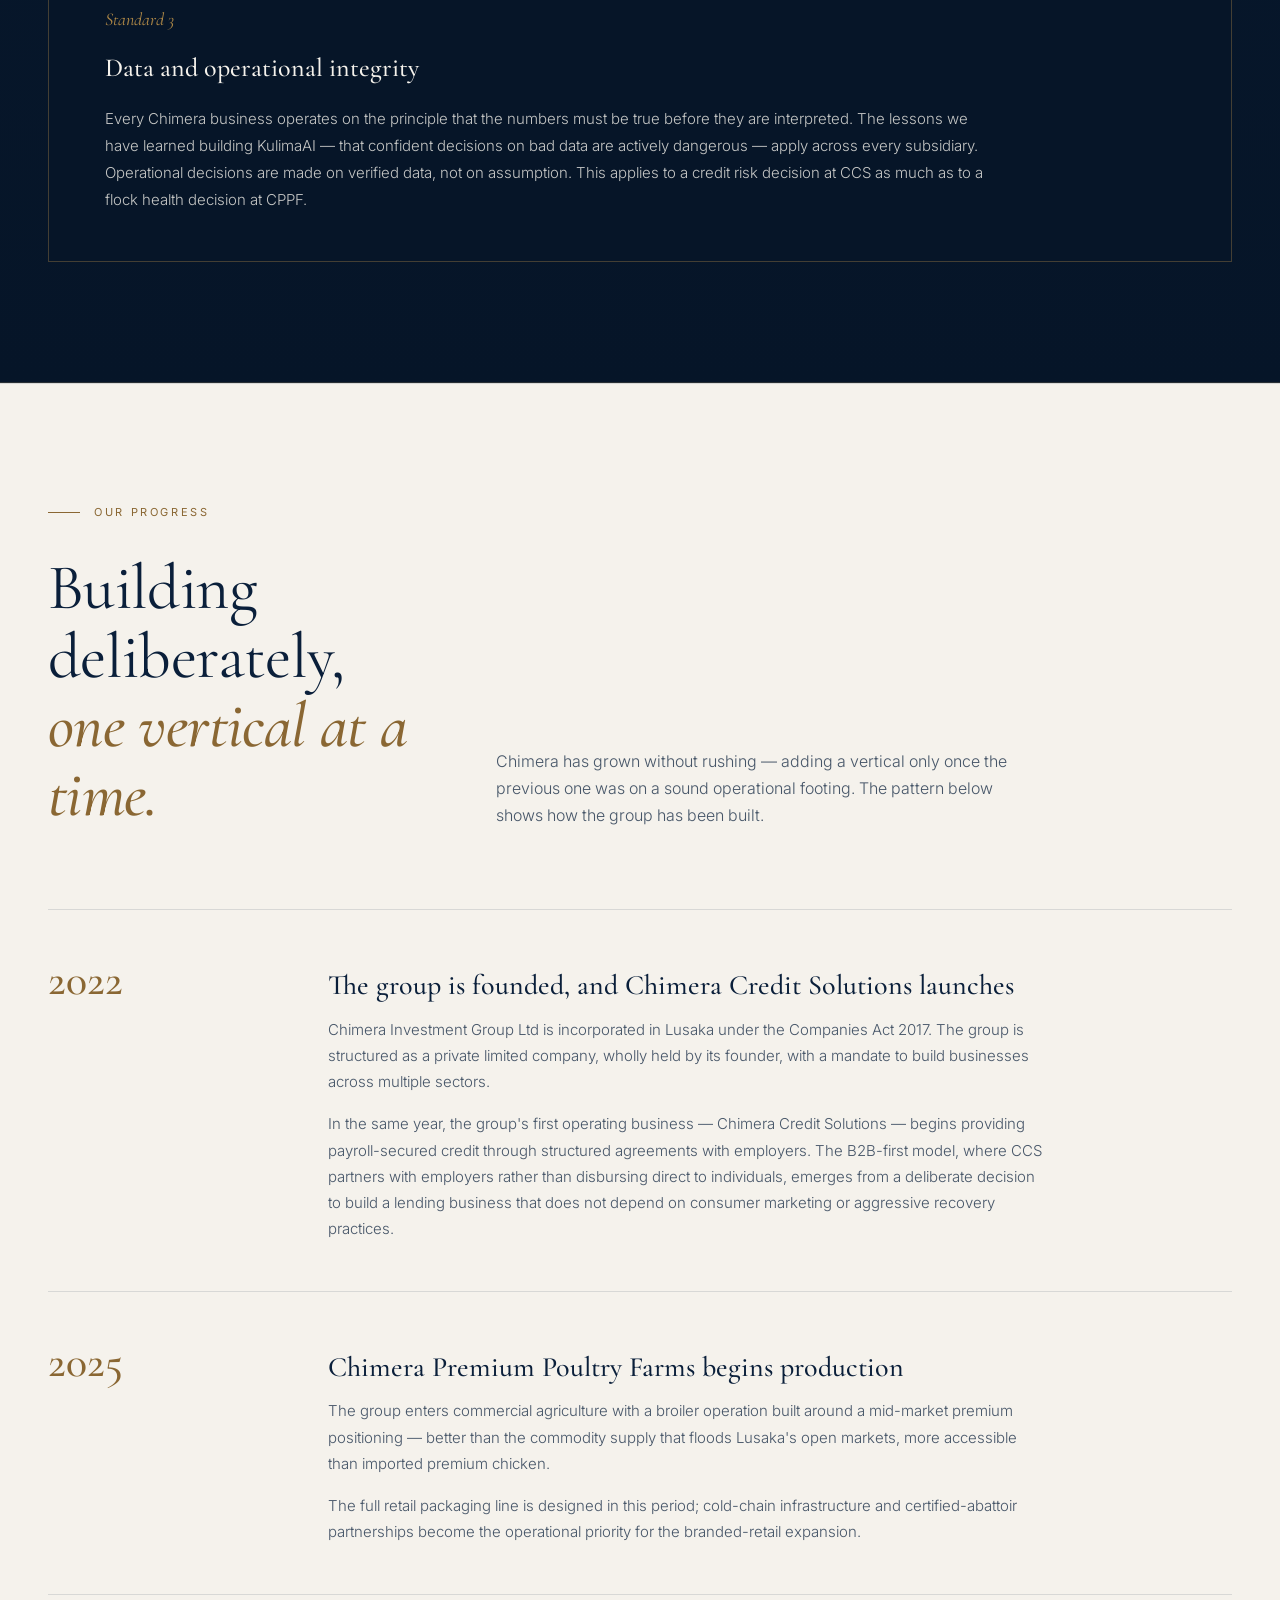
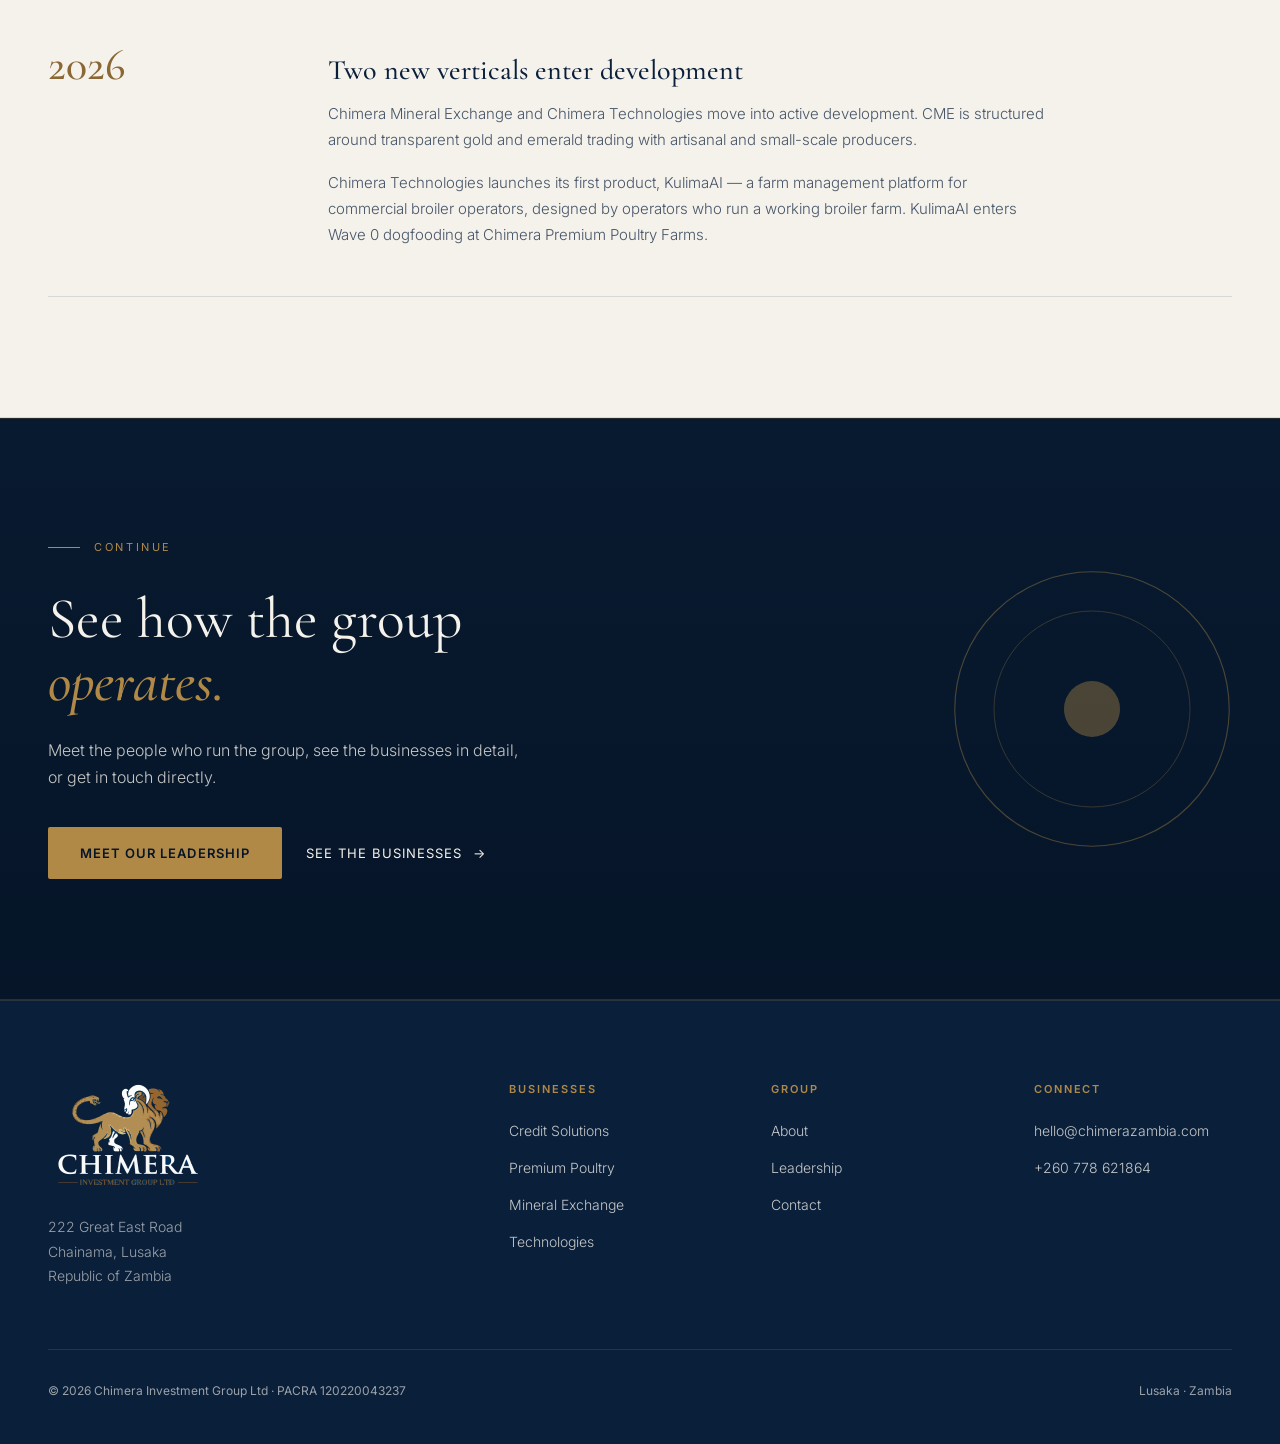
==== commit 0d5ddc16: "Add files via upload" ====
--- a/about.html
+++ b/about.html
@@ -79,7 +79,7 @@
           Each company is built to compete on quality, run with discipline, and answerable to its own customers. We do not subsidise weak operations from strong ones. We do not chase scale ahead of capability.
         </p>
         <p>
-          The model is not new. Tata in India, Dangote in Nigeria, the operating businesses of Standard Group across Africa — these are the structural peers. Each is an operating group that built durable national economies through patient ownership of the right businesses, not through financial engineering. We are at the beginning of that journey, applied to Zambia.
+          The model is not new. Across emerging markets, the diversified operating group — patient ownership of the right businesses, run rather than traded — has repeatedly proven to be how durable national economies get built. We are applying that model to Zambia, from first principles and from the beginning.
         </p>
       </div>
     </div>
@@ -102,7 +102,7 @@
         <h2 class="section-title">Three principles, applied across<br><em>every Chimera business.</em></h2>
       </div>
       <p class="section-intro">
-        These are not aspirations. They are operating rules — applied across every subsidiary, every team, every commercial decision.
+        These are not aspirations. They are operating rules — applied to every subsidiary, every team, every commercial decision.
       </p>
     </div>
 
@@ -110,12 +110,12 @@
       <div class="standard-item">
         <div class="standard-num">i.</div>
         <h3 class="standard-title">Operate, don't speculate</h3>
-        <p class="standard-text">Every Chimera business is run, not flipped. We are not a fund with a five-year exit horizon. We measure ourselves on whether the underlying company is genuinely better each year — in product quality, in margin, in team capability, in customer experience. A company we are not prepared to own for two decades is not a company we are prepared to own at all. This is not patience for its own sake. It is the only time horizon long enough to allow the operational disciplines we believe in to compound.</p>
+        <p class="standard-text">Every Chimera business is run, not flipped. We are not a fund with a five-year exit horizon. We measure ourselves on whether the underlying company is genuinely better each year — in product quality, in margin, in team capability, in customer experience. A company we are not prepared to own for two decades is not a company we are prepared to own at all. This is not patience for its own sake. It is the only time horizon long enough for the way we operate to compound.</p>
       </div>
       <div class="standard-item">
         <div class="standard-num">ii.</div>
         <h3 class="standard-title">Discipline over scale</h3>
-        <p class="standard-text">We would rather run one excellent company than three mediocre ones. Each Chimera vertical earns the right to grow by proving its unit economics, its operational rigour, and its team's capability before any expansion capital is committed. We launched Chimera Credit Solutions only when our underwriting and employer-partnership discipline was in place. Chimera Premium Poultry Farms launched when the operational systems could support the standard the brand promises. Chimera Mineral Exchange and Chimera Technologies will launch the same way. Growth that outpaces operational capability is not growth — it is debt against the brand.</p>
+        <p class="standard-text">We would rather run one excellent company than three mediocre ones. Each Chimera vertical earns the right to grow by proving its unit economics, its operational rigour, and its team's capability before any expansion capital is committed. We launched Chimera Credit Solutions only when our underwriting and employer-partnership standards were in place. Chimera Premium Poultry Farms launched when the operational systems could support the standard the brand promises. Chimera Mineral Exchange and Chimera Technologies will launch the same way. Growth that outpaces operational capability is not growth — it is debt against the brand.</p>
       </div>
       <div class="standard-item">
         <div class="standard-num">iii.</div>
@@ -206,7 +206,7 @@
     <div class="contact-grid">
       <div>
         <div class="eyebrow">Continue</div>
-        <h2 class="contact-title">Want to understand<br>the group <em>better?</em></h2>
+        <h2 class="contact-title">See how the group<br><em>operates.</em></h2>
         <p class="contact-text">Meet the people who run the group, see the businesses in detail, or get in touch directly.</p>
         <div class="hero-actions">
           <a href="leadership.html" class="btn-primary">Meet our leadership</a>
